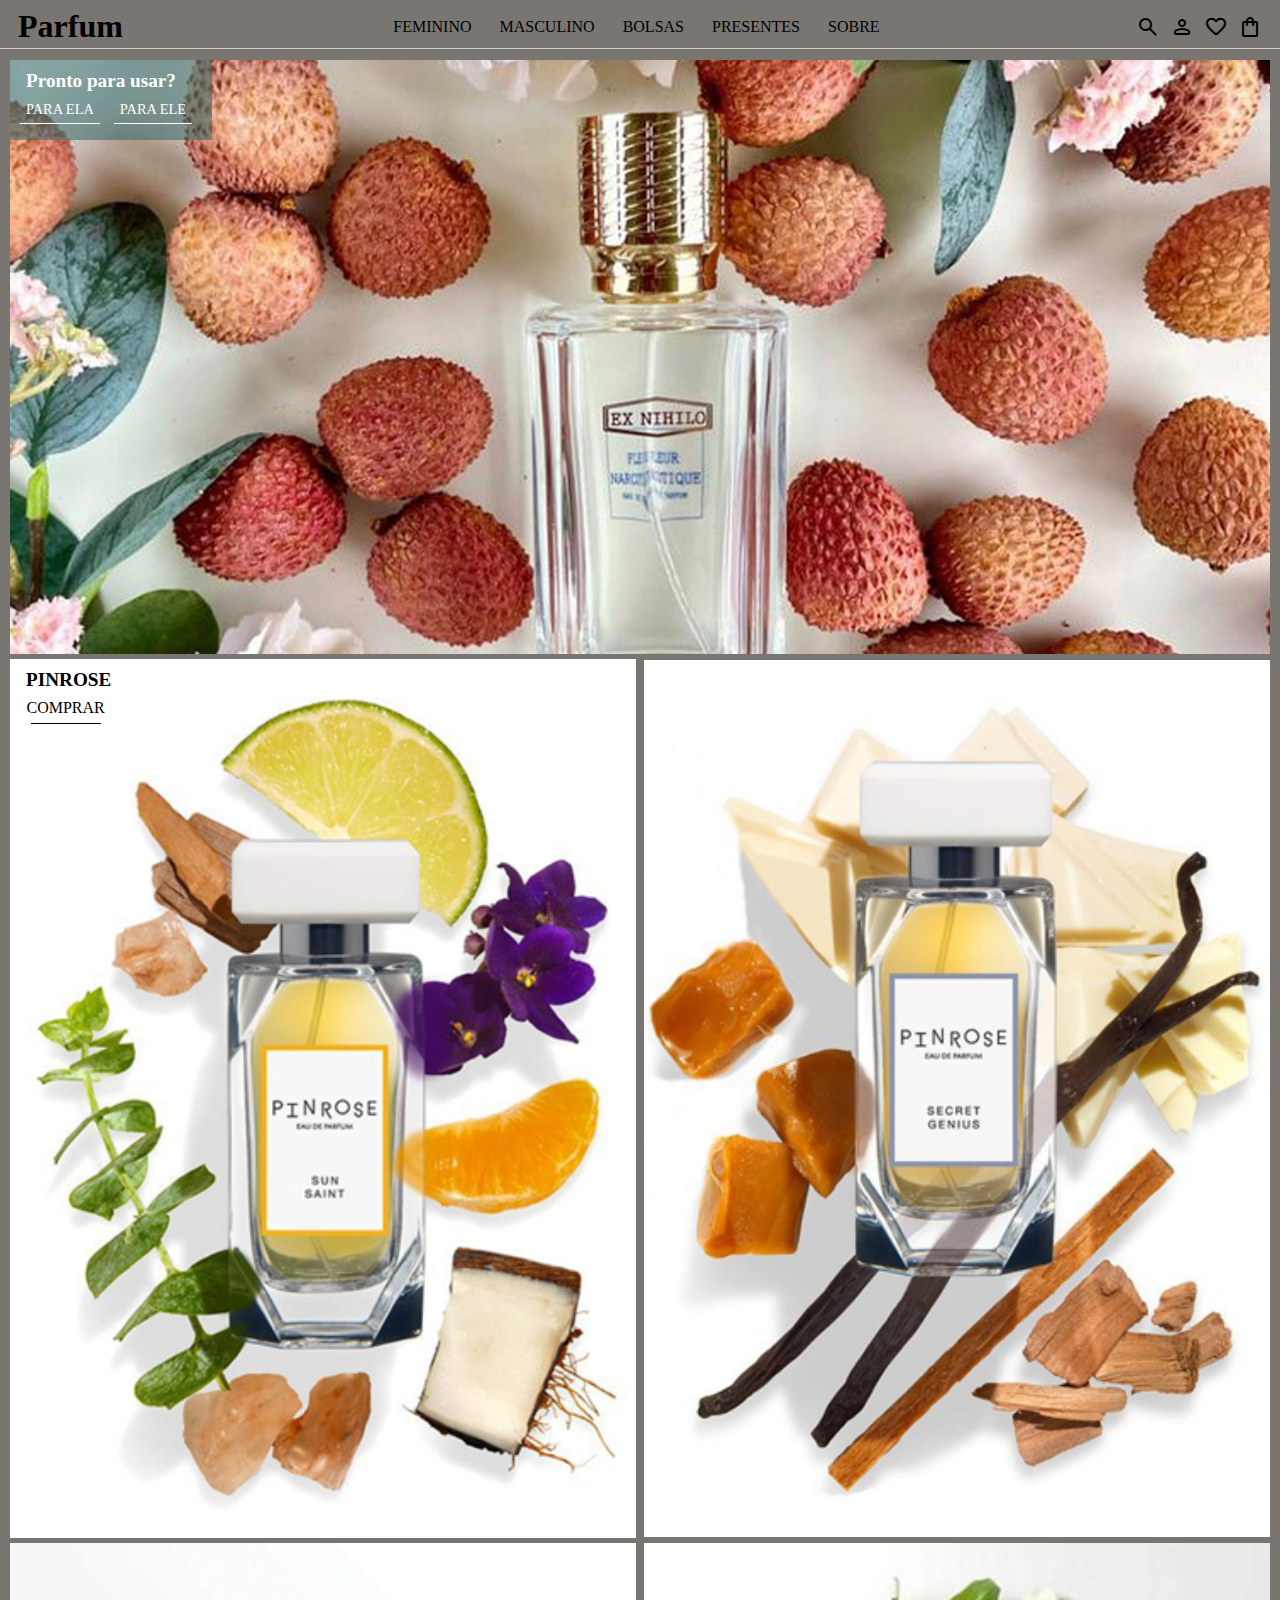
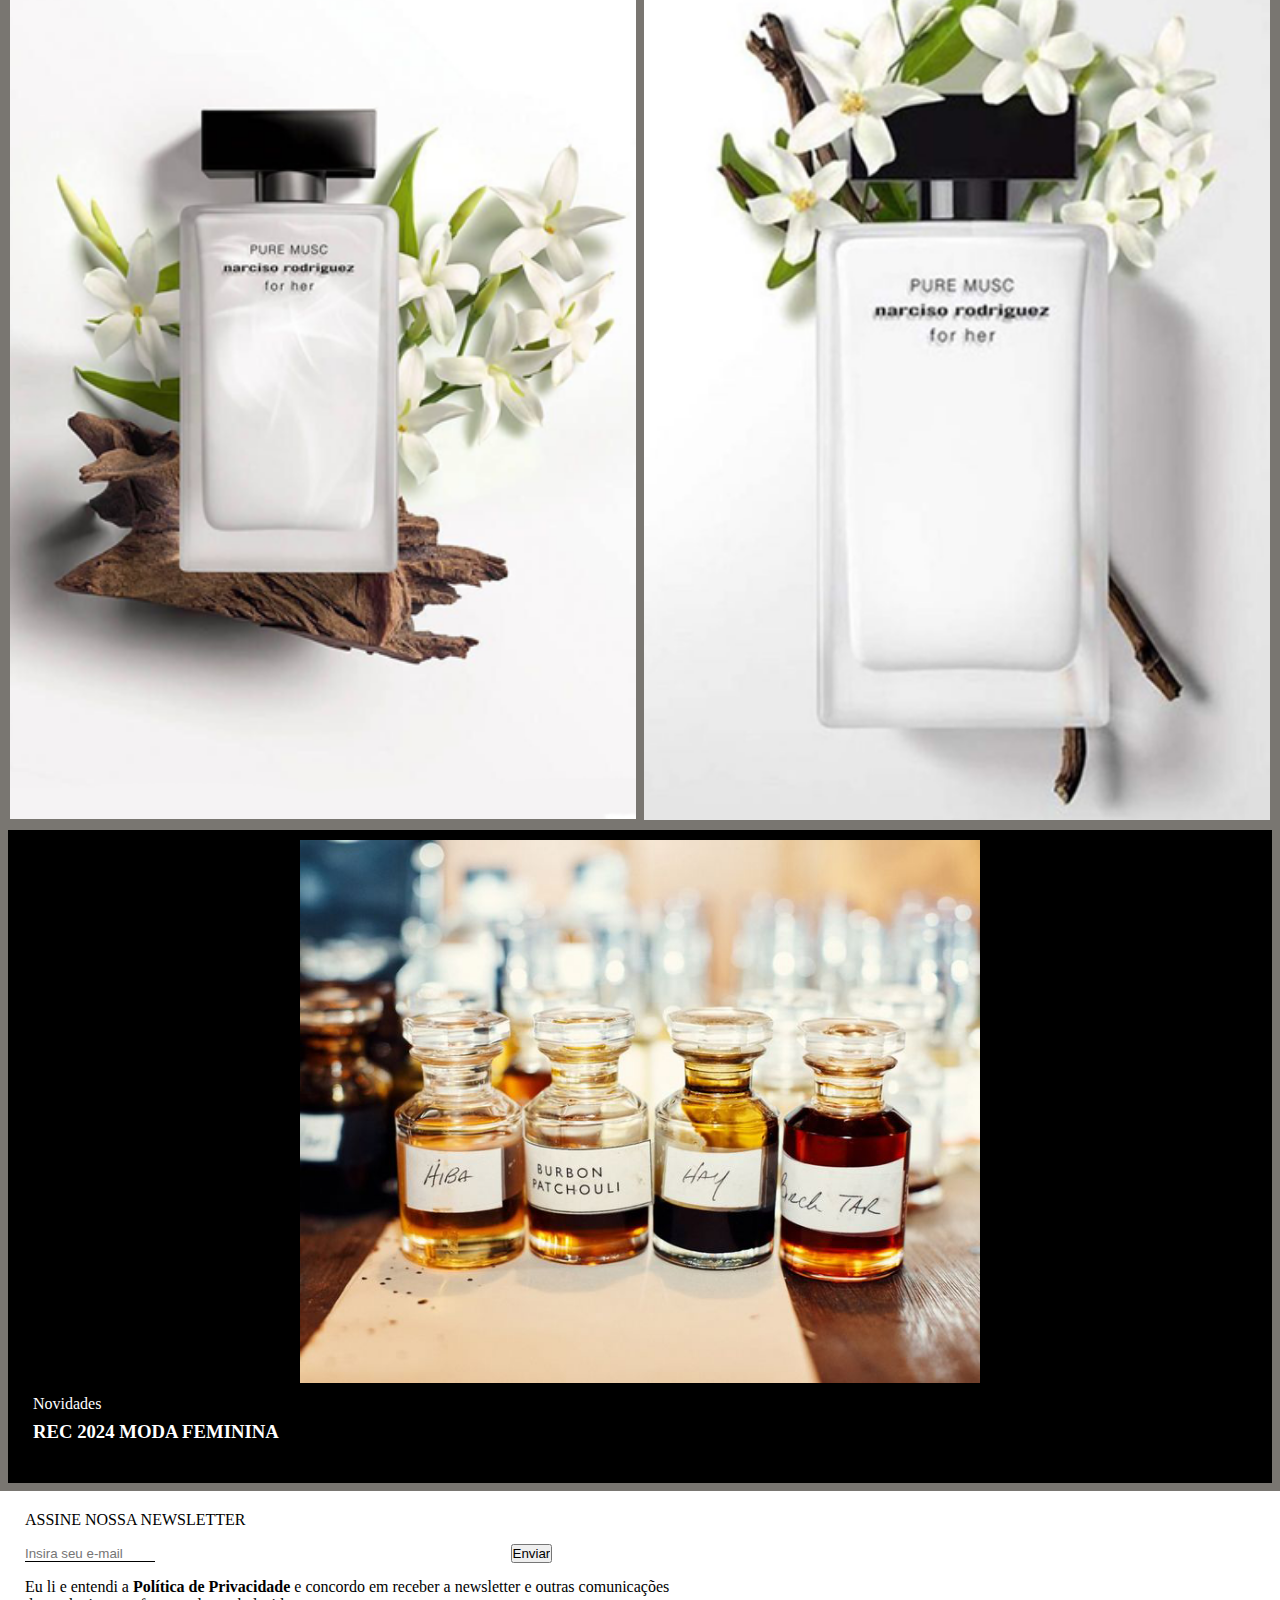
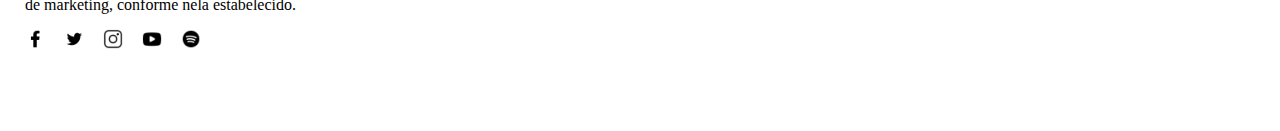
==== index.html @ 706655b0 "imagem topo responsiva" ====
<!DOCTYPE html>
<html lang="pt-br">

<head>
    <meta charset="UTF-8">
    <meta http-equiv="X-UA-Compatible" content="IE=edge">
    <meta name="viewport" content="width=device-width, initial-scale=1.0">
    <title>Parfum</title>
    <link rel="stylesheet"
        href="https://fonts.googleapis.com/css2?family=Material+Symbols+Rounded:opsz,wght,FILL,GRAD@20..48,100..700,0..1,-50..200" />
    <link rel="stylesheet" href="estilos/style.css" media="all">
    <link rel="stylesheet" href="estilos/maior.css" media="screen and (min-width: 790px)">
</head>

<body onresize="MudouT()">
    <header>
        <h1><a href="#">Parfum</a></h1>

        <nav id="menuflex">
            <ul>
                <li><a href="#">FEMININO</a></li>
                <li><a href="#">MASCULINO</a></li>
                <li><a href="#">BOLSAS</a></li>
                <li><a href="#">PRESENTES</a></li>
                <li><a href="#">SOBRE</a></li>
            </ul>
        </nav>

        <div class="iconesflex">
            <span class="material-symbols-rounded ico01">
                <a href="#">search</a>
            </span>
            <span class="material-symbols-rounded ico02">
                <a href="#">person</a>
            </span>
            <span class="material-symbols-rounded ico03">
                <a href="#">favorite</a>
            </span>
            <span class="material-symbols-rounded ico04">
                <a href="#" onclick="carrinho()">shopping_bag</a>
            </span>

            <span class="material-symbols-rounded ico05">
                <a href="#" onclick="ClickMenu()">menu</a>
            </span>
        </div>
    </header>
    <div id="linha"></div>

    <nav id="menu">
        <ul>
            <li><a href="#">FEMININO</a></li>
            <li><a href="#">MASCULINO</a></li>
            <li><a href="#">BOLSAS</a></li>
            <li><a href="#">PRESENTES</a></li>
            <li><a href="#">SOBRE</a></li>
        </ul>
    </nav>


    <main>

        <section class="boximg01">

            <div id="textoimg01">
                <h2>Pronto para usar?</h2>
                <div>
                    <a class="linha01" href="#">PARA ELA</a>
                    <a class="linha02" href="#">PARA ELE</a>

                </div>
            </div>


            

        </section>

        <img class="imgmaior" src="imagens/perfume_topo_G.png" alt="">
        <img class="imgnenor" src="imagens/perfume_topo_P.png" alt="">


        <section class="imgmeio">

            <div class="flexcitrico">
                <div id="citrus01">
                    <h2>PINROSE</h2>
                    <p><a href="#">COMPRAR</a></p>
                    <div class="linec01"></div>
                </div>

                <img src="imagens/perfume_citrico_P.png" alt="">


                <img class="imgcitrico" src="imagens/perfume_caramelo_P.png" alt="">

            </div>

            <div class="flexmusc">
                <img class="imgmusc" src="imagens/perfume_musc01_P.png" alt="">
                <img src="imagens/perfume_musc02_P.png" alt="">
            </div>

        </section>



        <section>

            <div id="imagembottom">
                <div id="textimgbottom">
                    <p>Novidades</p>
                    <h3>REC 2024 MODA FEMININA</h3>
                </div>
                <img class="frascosp" src="imagens/perfume_bottom.png" alt="">
            </div>

        </section>


    </main>


    <footer>

        <section>



            <div class="text">

                <p>ASSINE NOSSA NEWSLETTER</p>

                <div class="email">
                    <input type="email" name="email" id="iemail" placeholder="Insira seu e-mail" autocomplete="email"
                        required>
                    <input class="enviar" type="submit" value="Enviar">
                </div>

                <div class="privacy">
                    <p>
                        Eu li e entendi a <strong>Política de Privacidade</strong> e concordo em receber a
                        newsletter e outras comunicações de marketing, conforme nela estabelecido.
                    </p>

                </div>

                <div class="iconeredes">

                    <a href="#"><img src="imagens/icons8-facebook.png" alt="iconeface"></a>

                    <img src="imagens/icons8-twitter.png" alt="">
                    <img src="imagens/icons8-instagram.png" alt="">
                    <img src="imagens/icons8-youtube.png" alt="">
                    <img src="imagens/icons8-spotify.png" alt="">

                </div>

            </div>


        </section>

    </footer>

    <script src="script.js"></script>
</body>

</html>
---- estilos/style.css ----
@charset "UTF-8";

/* geral - tela menor */

*{
    margin: 0;
    padding: 0;
    box-sizing: border-box;
    /* background-color: rgb(0 100 0 / 0.1); */
    
}

body{
    background-color: rgb(121, 118, 113);
}
header{
    display: flex;
    justify-content: space-between;
    align-items: center;
    padding: 8px;
    
}
h1{
    margin-left: 10px;
}
h1 >a{
    text-decoration: none;
    color: black;
}
/* Icones header */

.ico02{display: none;}
.ico03{display: none;}

.material-symbols-rounded{
    margin-right: 10px;
    
}
.material-symbols-rounded>a{
    text-decoration: none;
    color: black;
}

/* Linha do header */
#linha{
    display: block;
    position: relative;
    bottom:5px;
    margin-bottom: 6px;
    border-bottom: 1px solid rgb(208, 204, 204);

}


nav#menu{
    display:none;


}
nav a{
   text-decoration: none;
   color: black;
   

}
nav li{
    list-style-type: none;
    padding: 5px;
    padding-left: 19px;
    border-bottom: 1px solid black;
    
   
}
#menuflex{
    display: none;
}

img{
    width: 100%;
}



/* .imgmaior{
    display: block;
} */

/* Perfumes do meio, quatro */

.imgmeio{
    margin: 05px 0px;
}


/* TEXTO PERFUMES MEIO  */

.flexcitrico{
    position: relative;
}
#citrus01{
    position: absolute;
    padding: 10px;
    text-align: center;

}
#citrus01 a{
    text-decoration: none;
    color: black;
}
.linec01{
    border-bottom: 1px solid black;
    width: 70px;
    margin: auto;
    padding: 3px;
}


.imgnenor{
    display: block;
    padding: 0 10px 0 10px;
    margin: auto;
}
.imgmaior{
    display: none;
}
/* TEXTO PERFUMES MEIO FIM */

.imgcitrico{
    margin: 5px 0px;
}
.imgmusc{
    margin-bottom: 5px;
}

.flexcitrico{
    padding: 0 10px 0 10px;
    margin: auto;
}
.flexmusc{
    padding: 0 10px 0 10px;
    margin: auto;
}
/* Perfumes do meio, quatro */



.boximg01{
    position: relative;
    
}
#textoimg01{
    position: absolute;
    padding: 10px;
    margin-left: 10px;
    background-color: rgba(52, 106, 105, 0.549);
    color: #ffffff;
    height: 80px;
    
}
#textoimg01 a{
    text-decoration: none;
    color: #ffffff;
    margin-right: 10px;
    font-size: .9em;
    
}
.linha01{
    border-bottom: 1px solid white;
    padding: 6px;
}
.linha02{
    border-bottom: 1px solid white;
    padding: 6px;
}
h2{
    margin-bottom: 8px;
    font-size: 1.2em;
    margin-left: 6px;
}

/* ultima imagem com texto */

#imagembottom {
    position: relative;
    background-color: rgb(0, 0, 0);
    margin: 0px 8px 8px 8px;
   
    height: auto;
}

#textimgbottom {
    position: absolute;
    color: #ffffff;
    padding-bottom: 40px;
    padding-left: 25px;
    bottom: 0;
}

#textimgbottom p {
    margin-bottom: 8px;
}

#textimgbottom h3 {
    margin: 0;
}

.frascosp{
    display: block;
    margin: auto;
    width: 100%;
    height: auto;
    padding: 10px;
    padding-bottom: 100px;
}

/* ultima imagem com texto */


/* Footer */

.text{
    
    background-color: #ffffff;
    margin-top: 5px;
    padding: 20px 10px 10px 25px;
    height: 240px;
    
}
.text p{
    margin-bottom: 15px;
     max-width: 658px;
}
div.email >.enviar{
    display: inline-block;
    margin-left: 45%;
    

}
.email{
    display: flex;
    align-items: center;
    max-width: 790px;
    
}
#iemail{
    border: 0px;
    border-bottom: 1px solid black;
    width: 130px;
}

.privacy{
    margin-top: 15px;
}

.iconeredes img{
    width: 20px;
    margin-right: 15px;
}
---- estilos/maior.css ----
@charset "UTF-8";

/* tela maior */

nav#menu{
    display:none;


}
#menuflex{
    display: block;
}
.ico05{
    display: none;
}
.iconesflex{
    display: flex;
}
.ico02{display: block;}
.ico03{display: block;}

nav li{
    display: inline-block;
   
    list-style-type: none;
    padding: 5px;
    padding-left: 19px;
    border: none;
  
   
}
.imgnenor{
    display: none;
    padding: 0 10px 0 10px;
    margin: auto;
}
.imgmaior{
    display: block;
    padding: 0 10px 0 10px;
    margin: auto;
}

.flexcitrico{
    display: flex;
    padding: 0px 10px 5px 10px;
   margin: auto;
   gap: 8px;

}
.imgcitrico{
    margin-top: 1px;
    margin-bottom: 1px;
}
.imgmusc{
    margin-bottom: 1px;
}
.flexmusc{
    display: flex;
    padding: 0px 10px 5px 10px;
    margin: auto;
    gap: 8px;
}



#imagembottom{
    position: relative;
}

#textimgbottom {
    color: #ffffff;
    padding-bottom: 40px;
    
}
.frascosp{
   width: 700px;
   margin: auto;

}
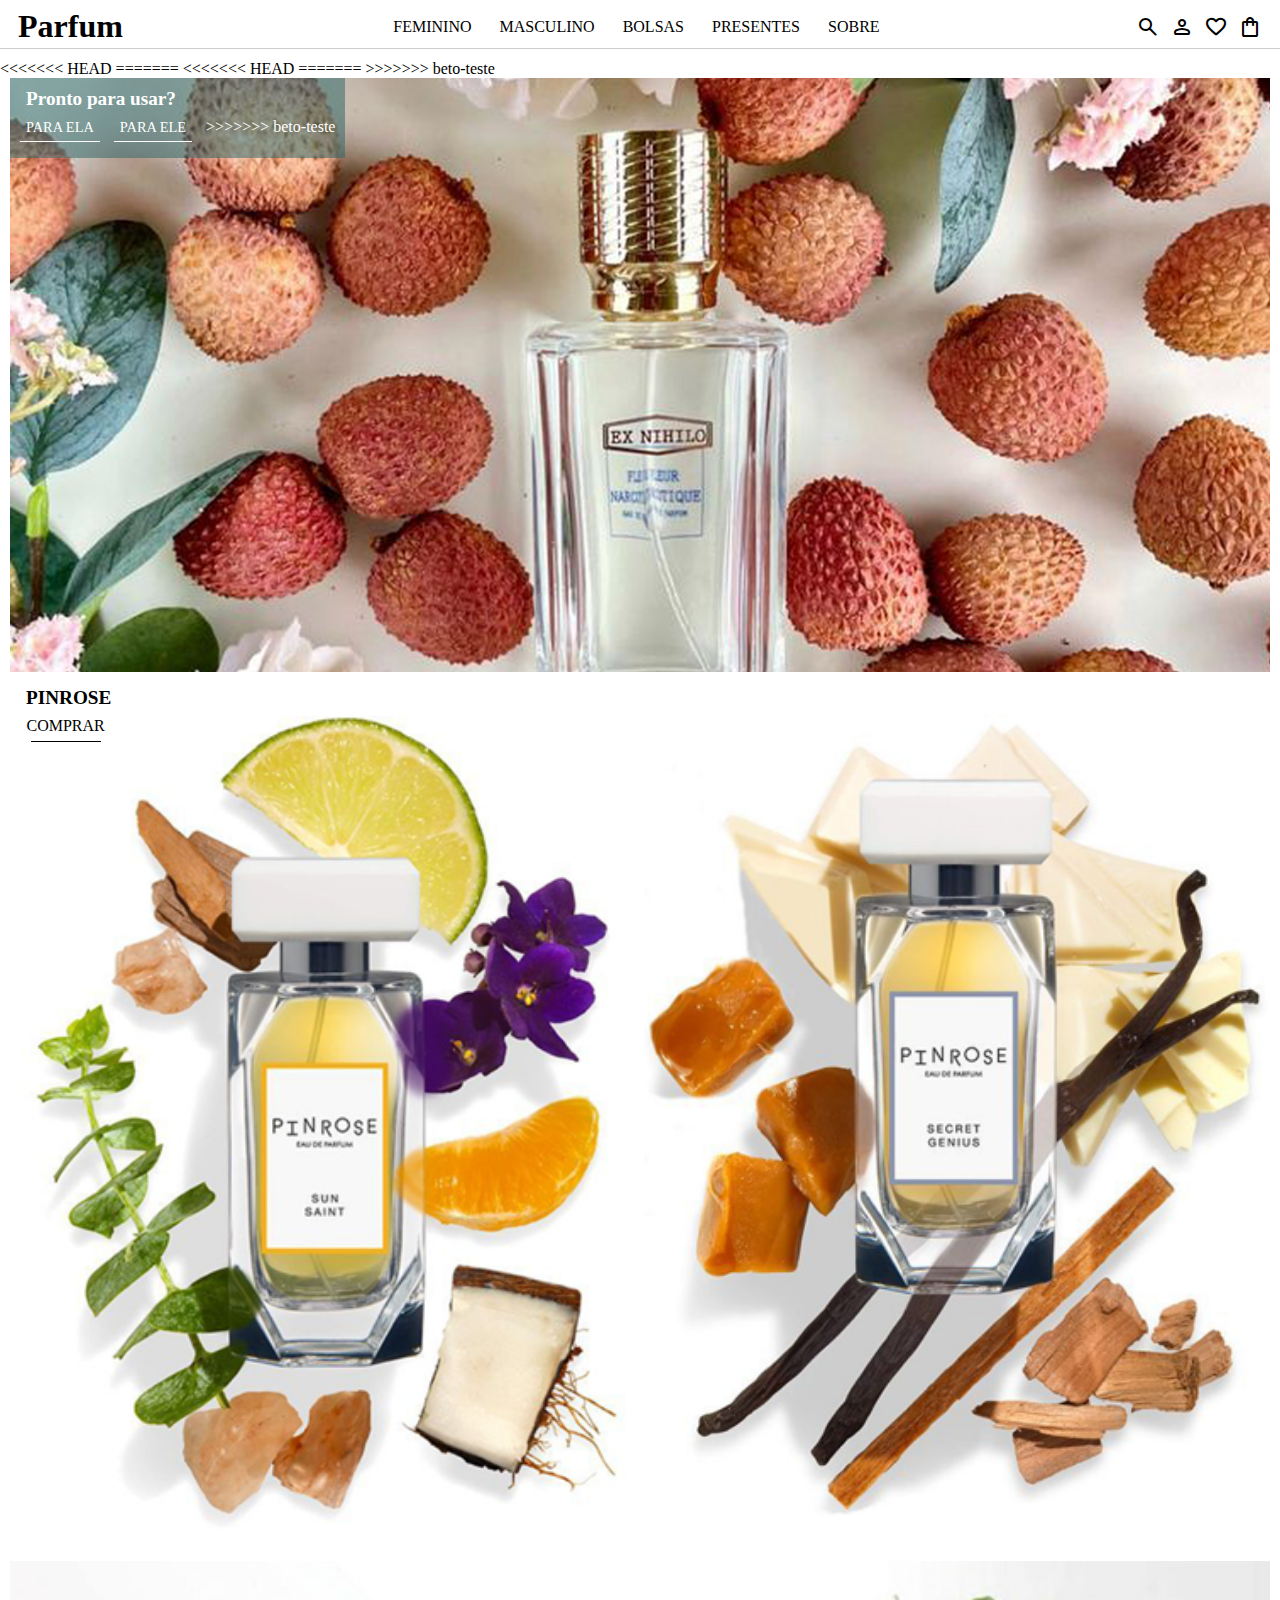
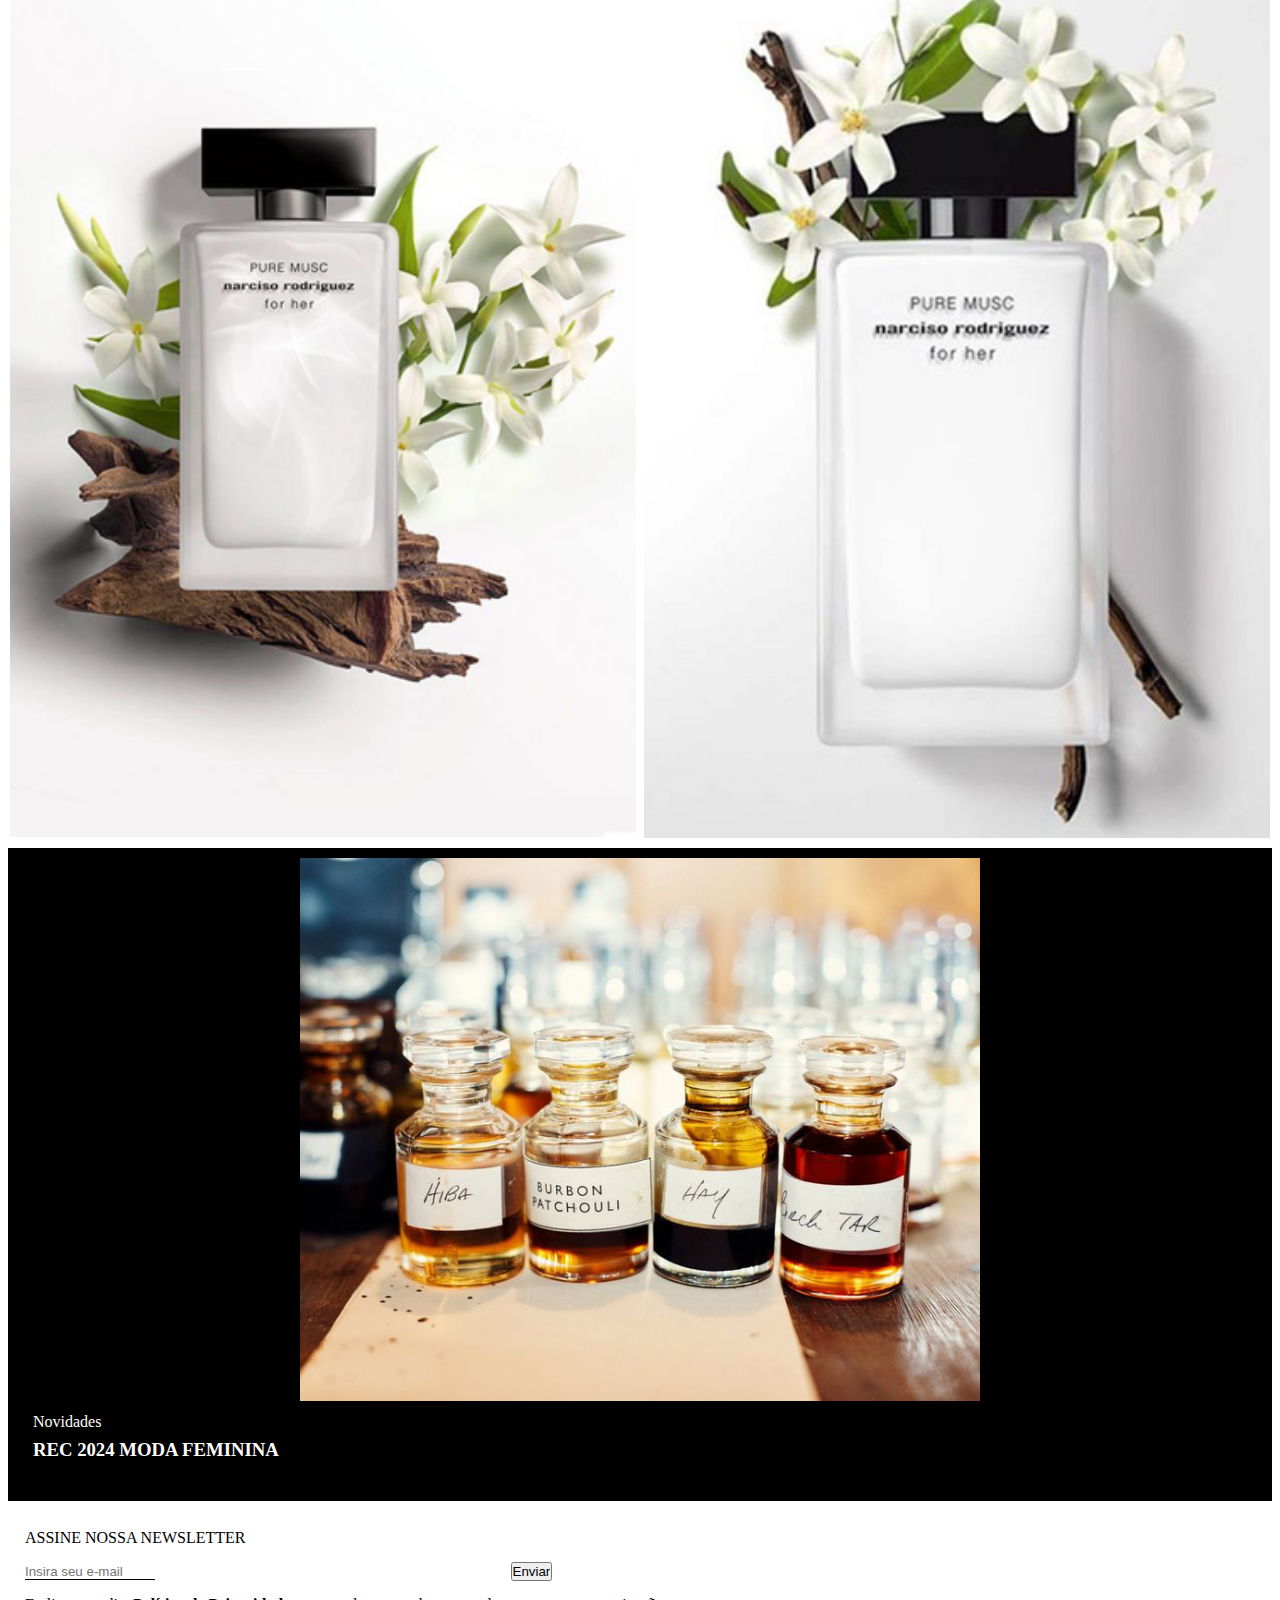
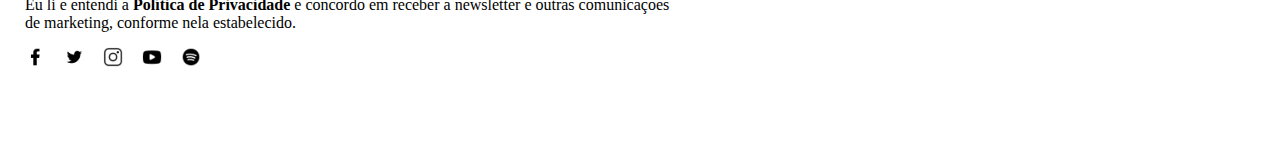
==== commit 1f32eb28: "atualização imagens" ====
--- a/index.html
+++ b/index.html
@@ -62,17 +62,25 @@
 
         <section class="boximg01">
 
+<<<<<<< HEAD
+               
+=======
             <div id="textoimg01">
                 <h2>Pronto para usar?</h2>
                 <div>
                     <a class="linha01" href="#">PARA ELA</a>
                     <a class="linha02" href="#">PARA ELE</a>
+>>>>>>> beto-teste
 
                 </div>
             </div>
 
 
+<<<<<<< HEAD
+                
+=======
             
+>>>>>>> beto-teste
 
         </section>
 
--- a/estilos/style.css
+++ b/estilos/style.css
@@ -10,9 +10,7 @@
     
 }
 
-body{
-    background-color: rgb(121, 118, 113);
-}
+
 header{
     display: flex;
     justify-content: space-between;
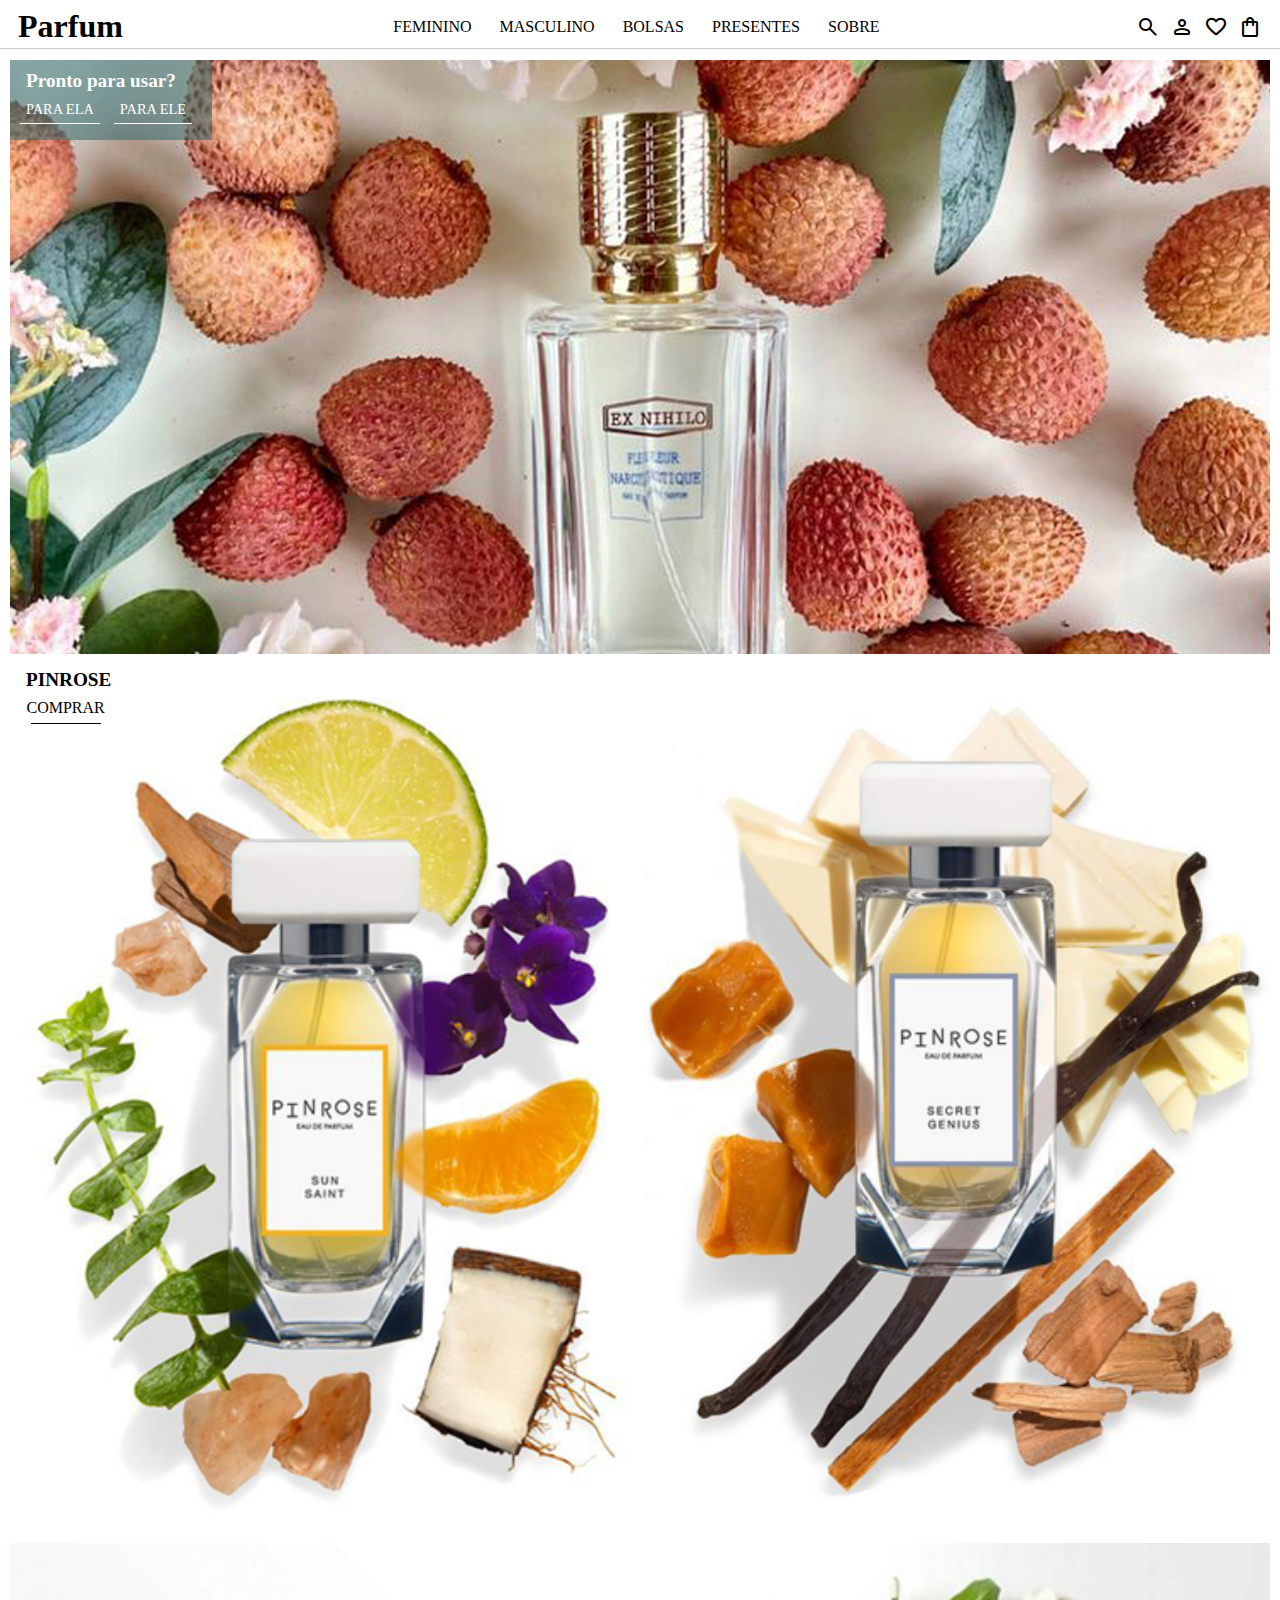
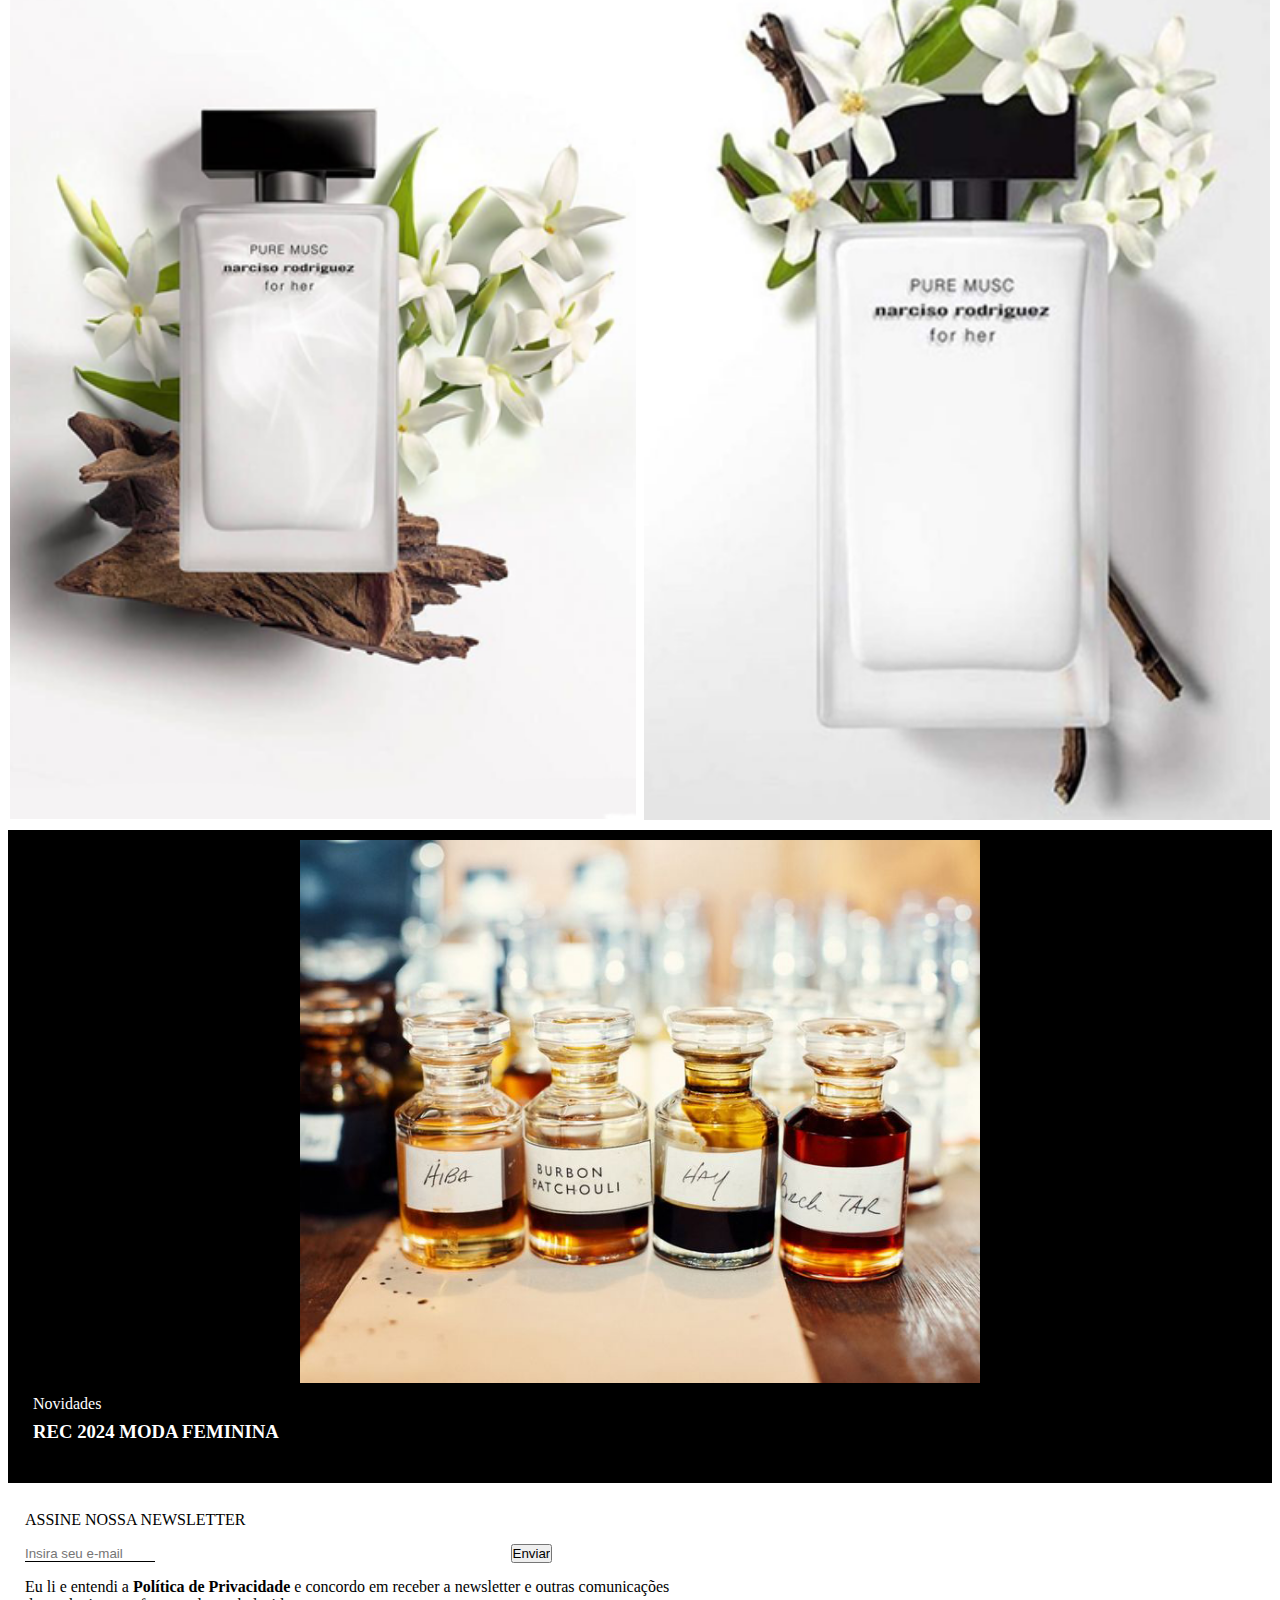
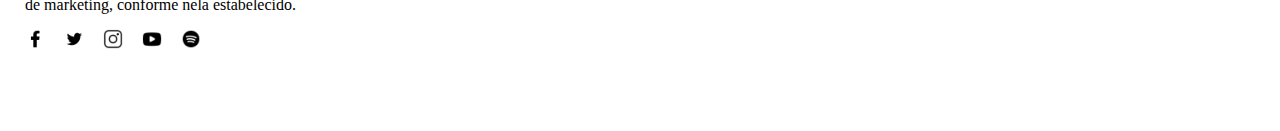
==== commit 7d1f5c13: "ajustes no main" ====
--- a/index.html
+++ b/index.html
@@ -62,25 +62,17 @@
 
         <section class="boximg01">
 
-<<<<<<< HEAD
-               
-=======
+
             <div id="textoimg01">
                 <h2>Pronto para usar?</h2>
                 <div>
                     <a class="linha01" href="#">PARA ELA</a>
                     <a class="linha02" href="#">PARA ELE</a>
->>>>>>> beto-teste
+
 
                 </div>
             </div>
 
-
-<<<<<<< HEAD
-                
-=======
-            
->>>>>>> beto-teste
 
         </section>
 
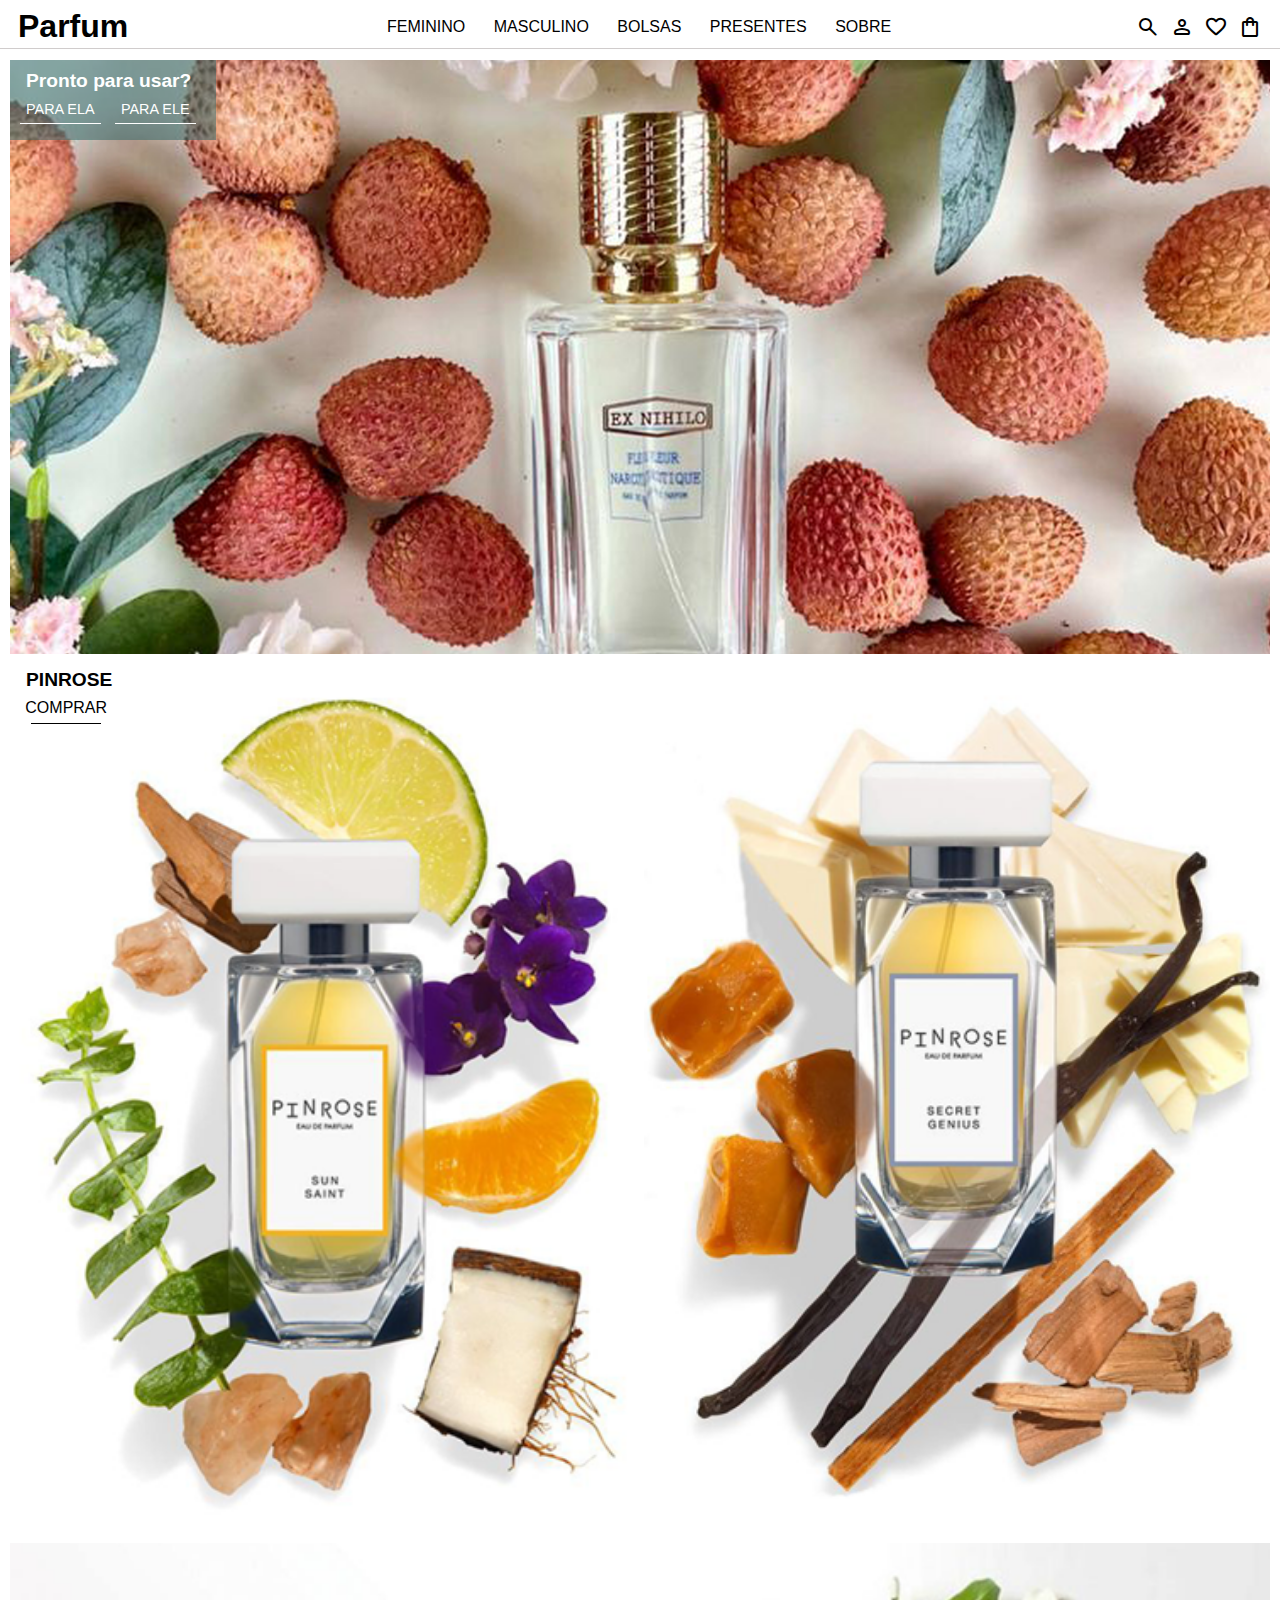
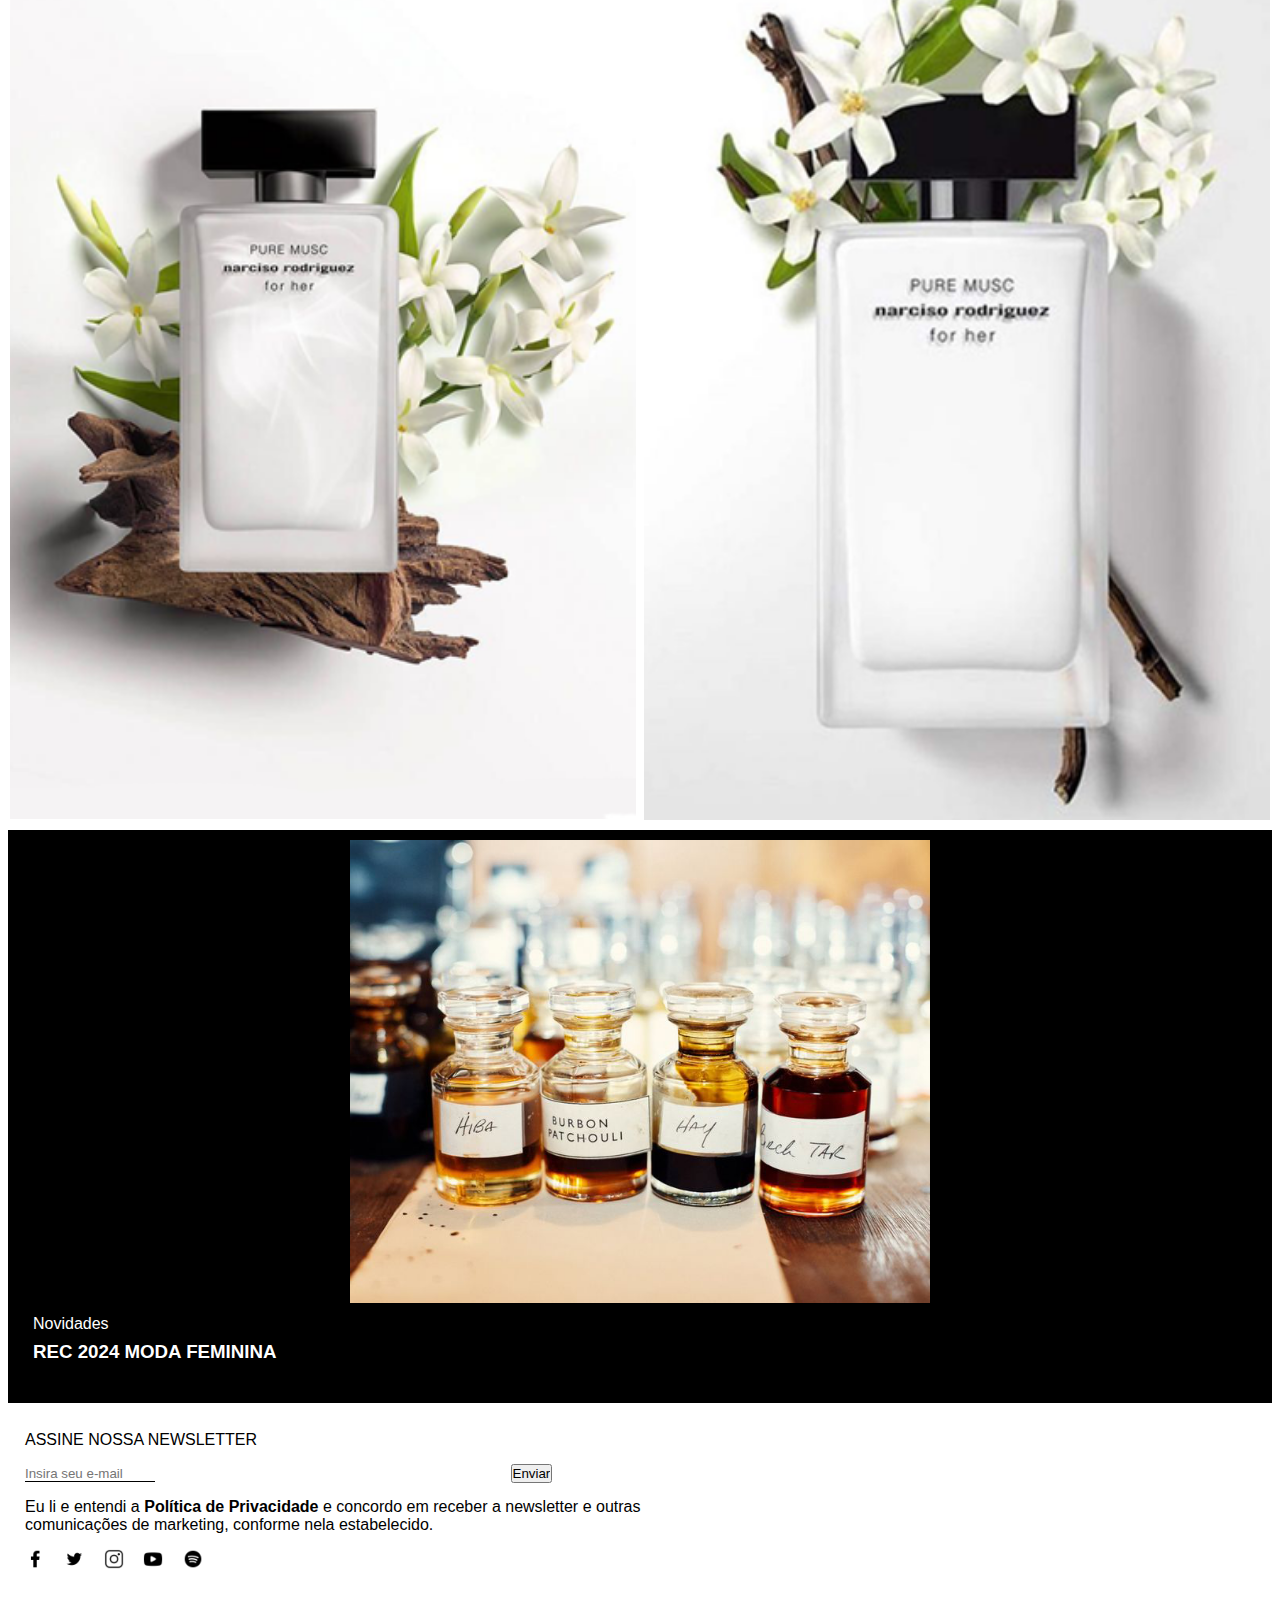
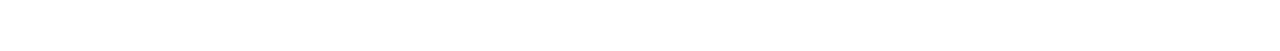
==== commit af0519c8: "link pesquisa" ====
--- a/index.html
+++ b/index.html
@@ -28,7 +28,7 @@
 
         <div class="iconesflex">
             <span class="material-symbols-rounded ico01">
-                <a href="#">search</a>
+                <a href="pesquisa.html">search</a>
             </span>
             <span class="material-symbols-rounded ico02">
                 <a href="#">person</a>
@@ -62,17 +62,17 @@
 
         <section class="boximg01">
 
-
             <div id="textoimg01">
                 <h2>Pronto para usar?</h2>
                 <div>
                     <a class="linha01" href="#">PARA ELA</a>
                     <a class="linha02" href="#">PARA ELE</a>
 
-
                 </div>
             </div>
 
+
+            
 
         </section>
 
--- a/estilos/style.css
+++ b/estilos/style.css
@@ -10,12 +10,16 @@
     
 }
 
-
+body{
+    font-family: Arial, Helvetica, sans-serif;
+    /* background-color: rgb(121, 118, 113); */
+}
 header{
     display: flex;
     justify-content: space-between;
     align-items: center;
     padding: 8px;
+
     
 }
 h1{
@@ -52,7 +56,7 @@
 
 nav#menu{
     display:none;
-
+   
 
 }
 nav a{
@@ -71,6 +75,7 @@
 }
 #menuflex{
     display: none;
+  
 }
 
 img{
@@ -117,6 +122,9 @@
     display: block;
     padding: 0 10px 0 10px;
     margin: auto;
+
+  
+    
 }
 .imgmaior{
     display: none;
--- a/estilos/maior.css
+++ b/estilos/maior.css
@@ -4,11 +4,12 @@
 
 nav#menu{
     display:none;
-
+   
 
 }
 #menuflex{
     display: block;
+   
 }
 .ico05{
     display: none;
@@ -21,13 +22,11 @@
 
 nav li{
     display: inline-block;
-   
     list-style-type: none;
     padding: 5px;
     padding-left: 19px;
     border: none;
-  
-   
+     
 }
 .imgnenor{
     display: none;
@@ -38,6 +37,8 @@
     display: block;
     padding: 0 10px 0 10px;
     margin: auto;
+
+    transition: all ease-in-out .5s;
 }
 
 .flexcitrico{
@@ -73,7 +74,11 @@
     
 }
 .frascosp{
-   width: 700px;
+   
+   width: 600px;
    margin: auto;
+   transition: all ease-in-out .5s;
+}
 
-}+/* PESQUISE ICONE */
+
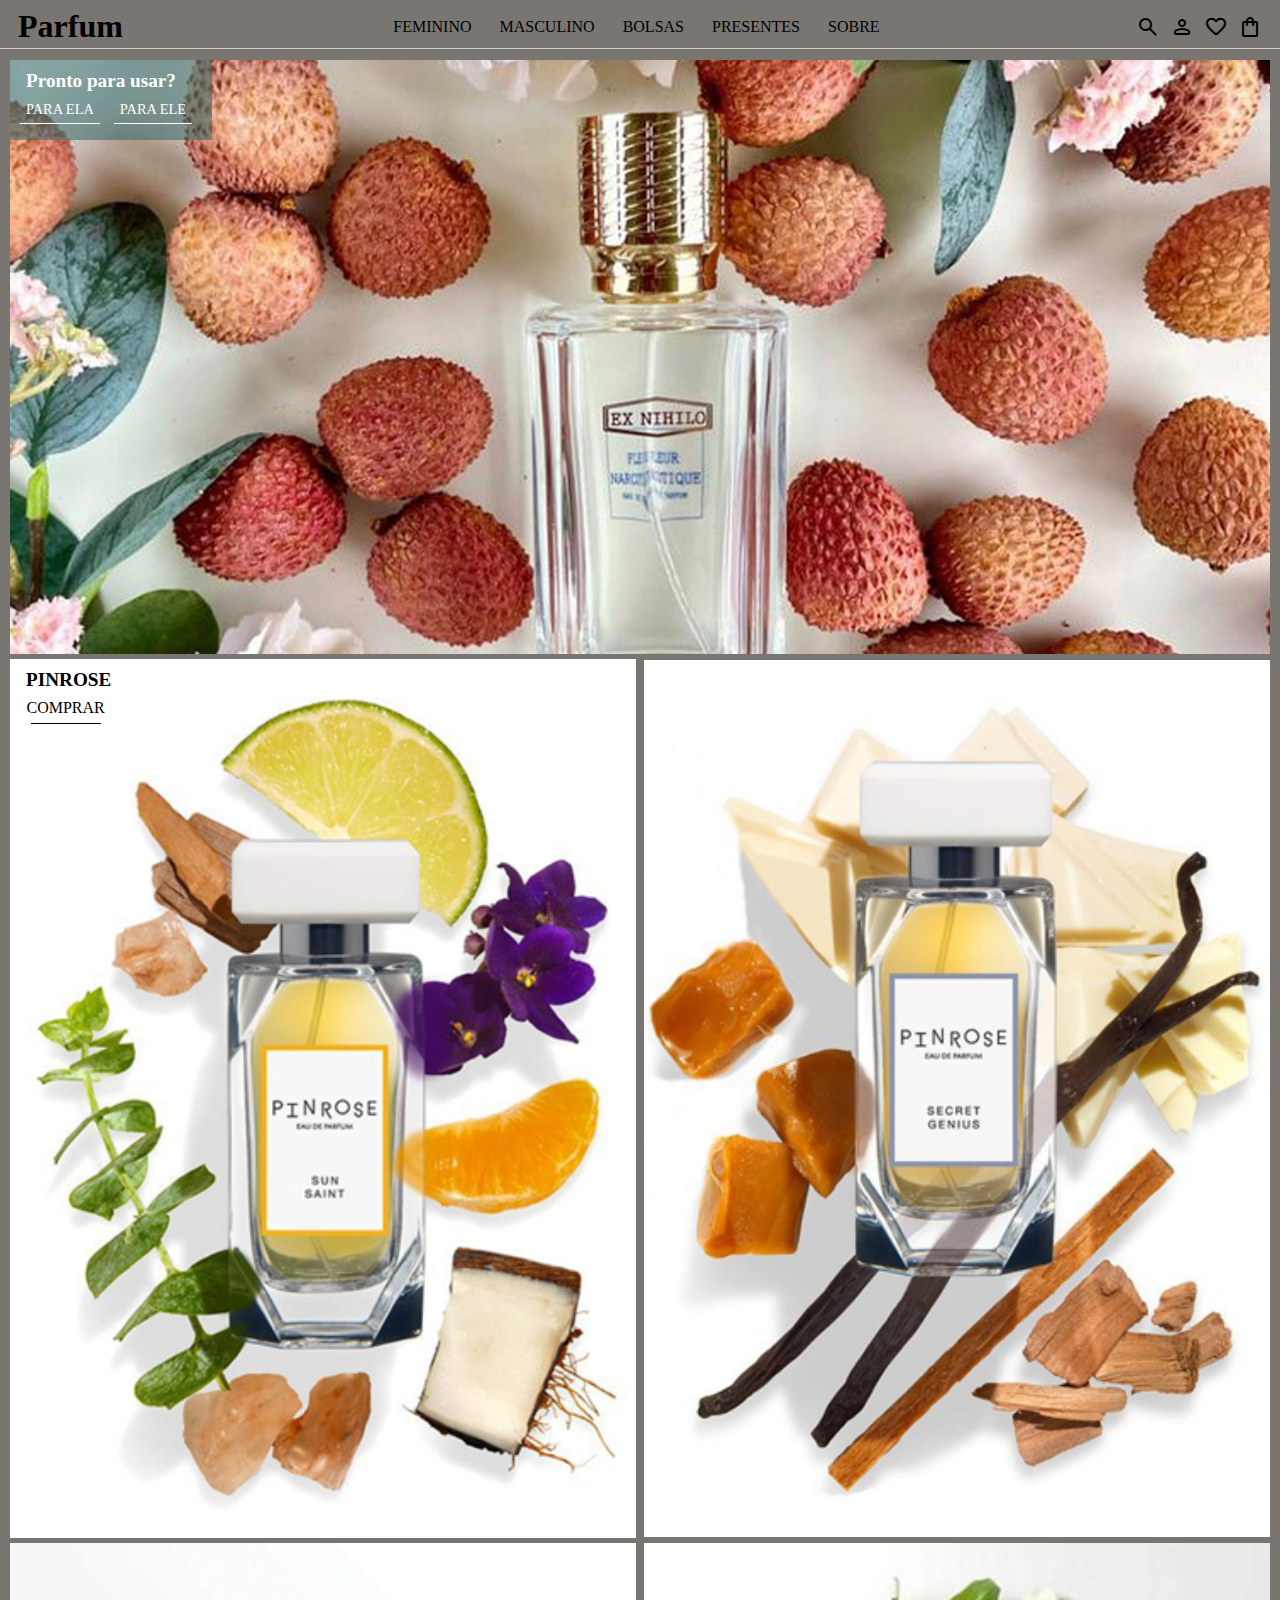
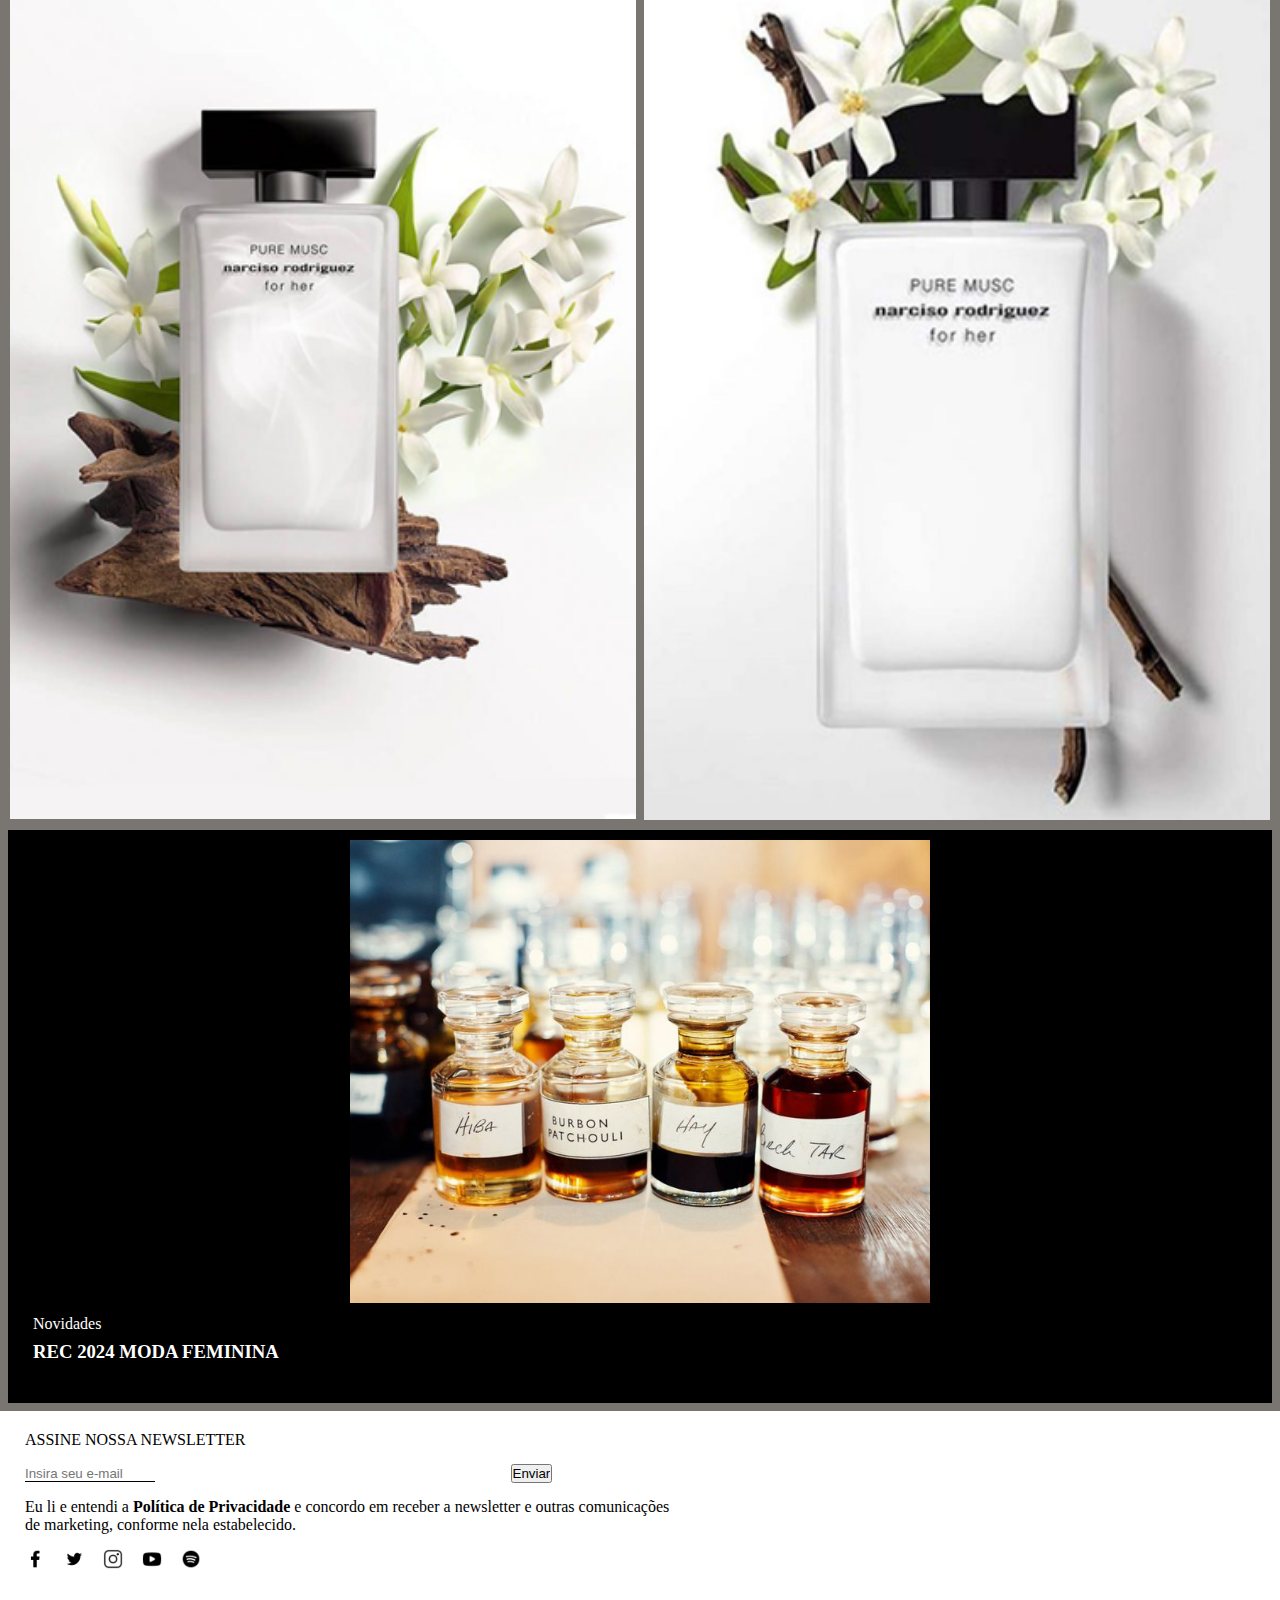
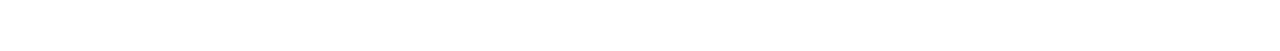
==== commit 139a31b5: "pesquisa 02" ====
--- a/index.html
+++ b/index.html
@@ -62,17 +62,17 @@
 
         <section class="boximg01">
 
+
             <div id="textoimg01">
                 <h2>Pronto para usar?</h2>
                 <div>
                     <a class="linha01" href="#">PARA ELA</a>
                     <a class="linha02" href="#">PARA ELE</a>
 
+
                 </div>
             </div>
 
-
-            
 
         </section>
 
--- a/estilos/style.css
+++ b/estilos/style.css
@@ -11,8 +11,7 @@
 }
 
 body{
-    font-family: Arial, Helvetica, sans-serif;
-    /* background-color: rgb(121, 118, 113); */
+    background-color: rgb(121, 118, 113);
 }
 header{
     display: flex;
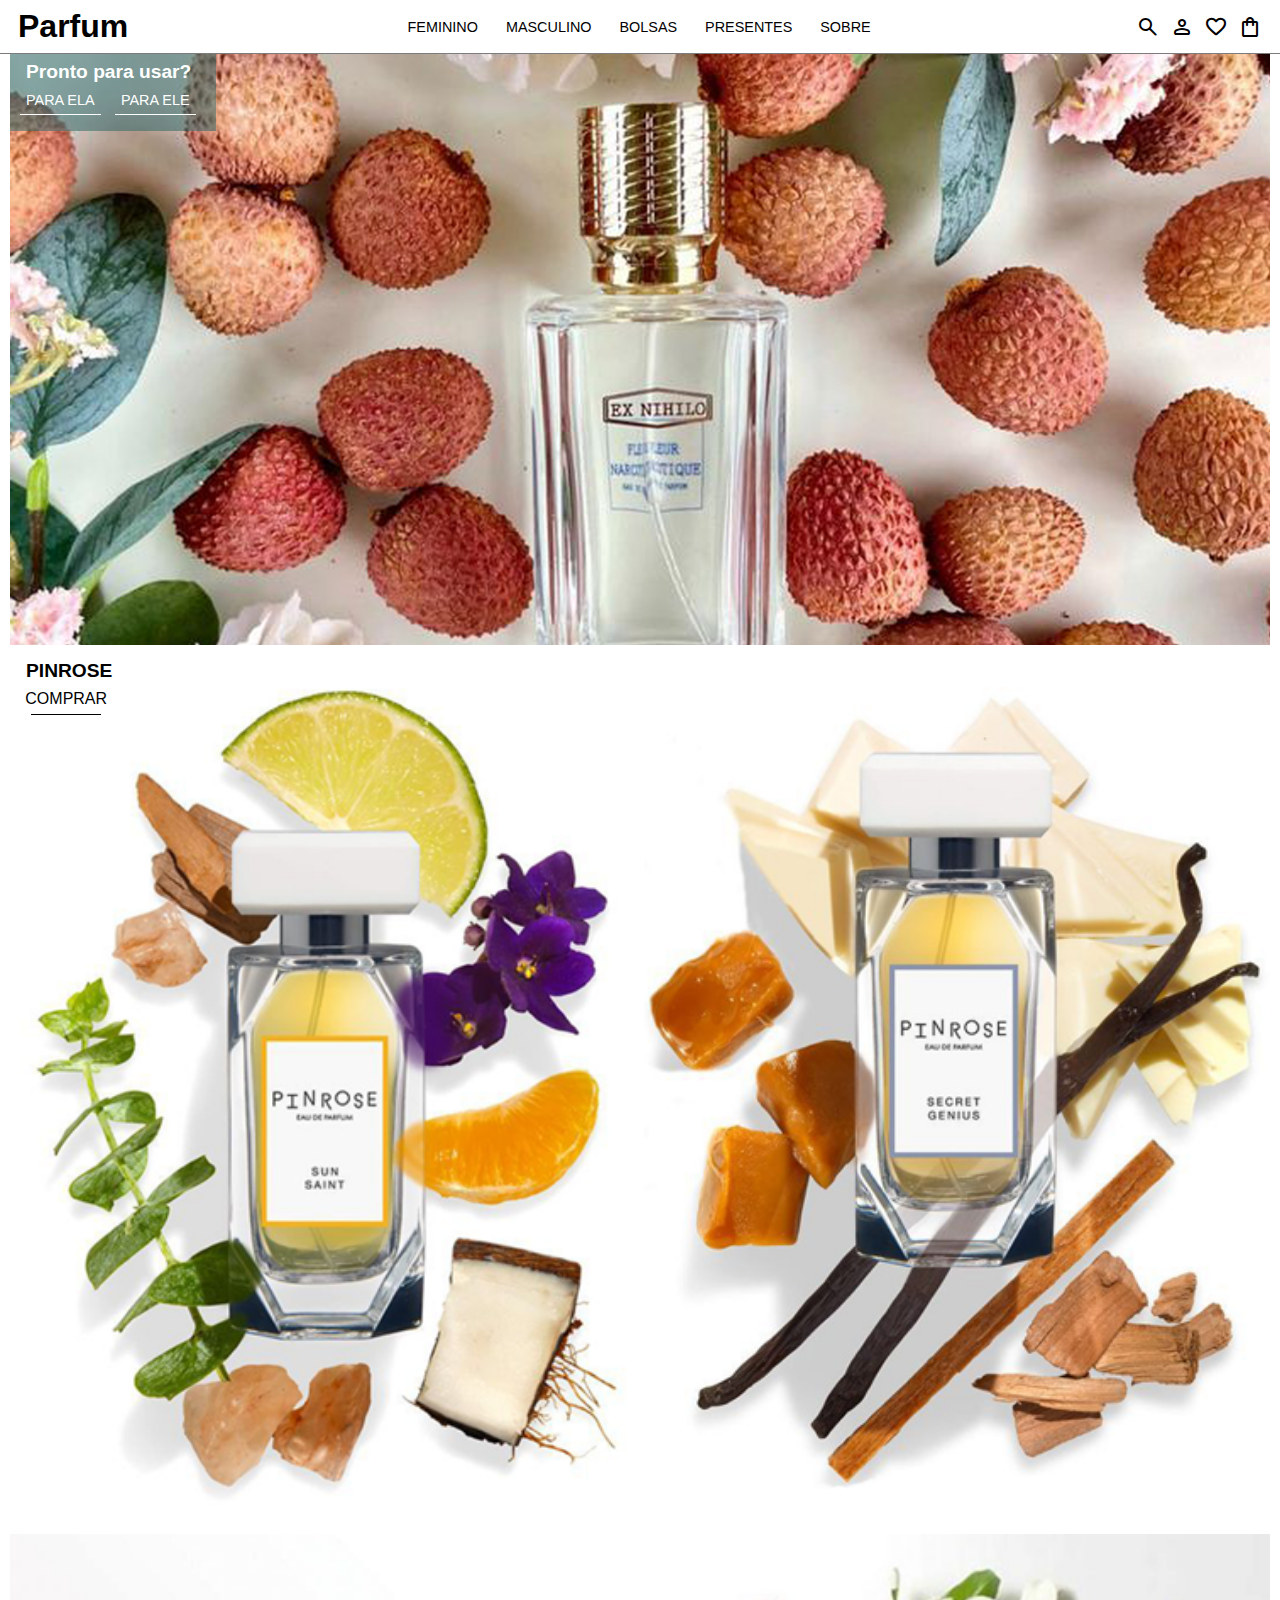
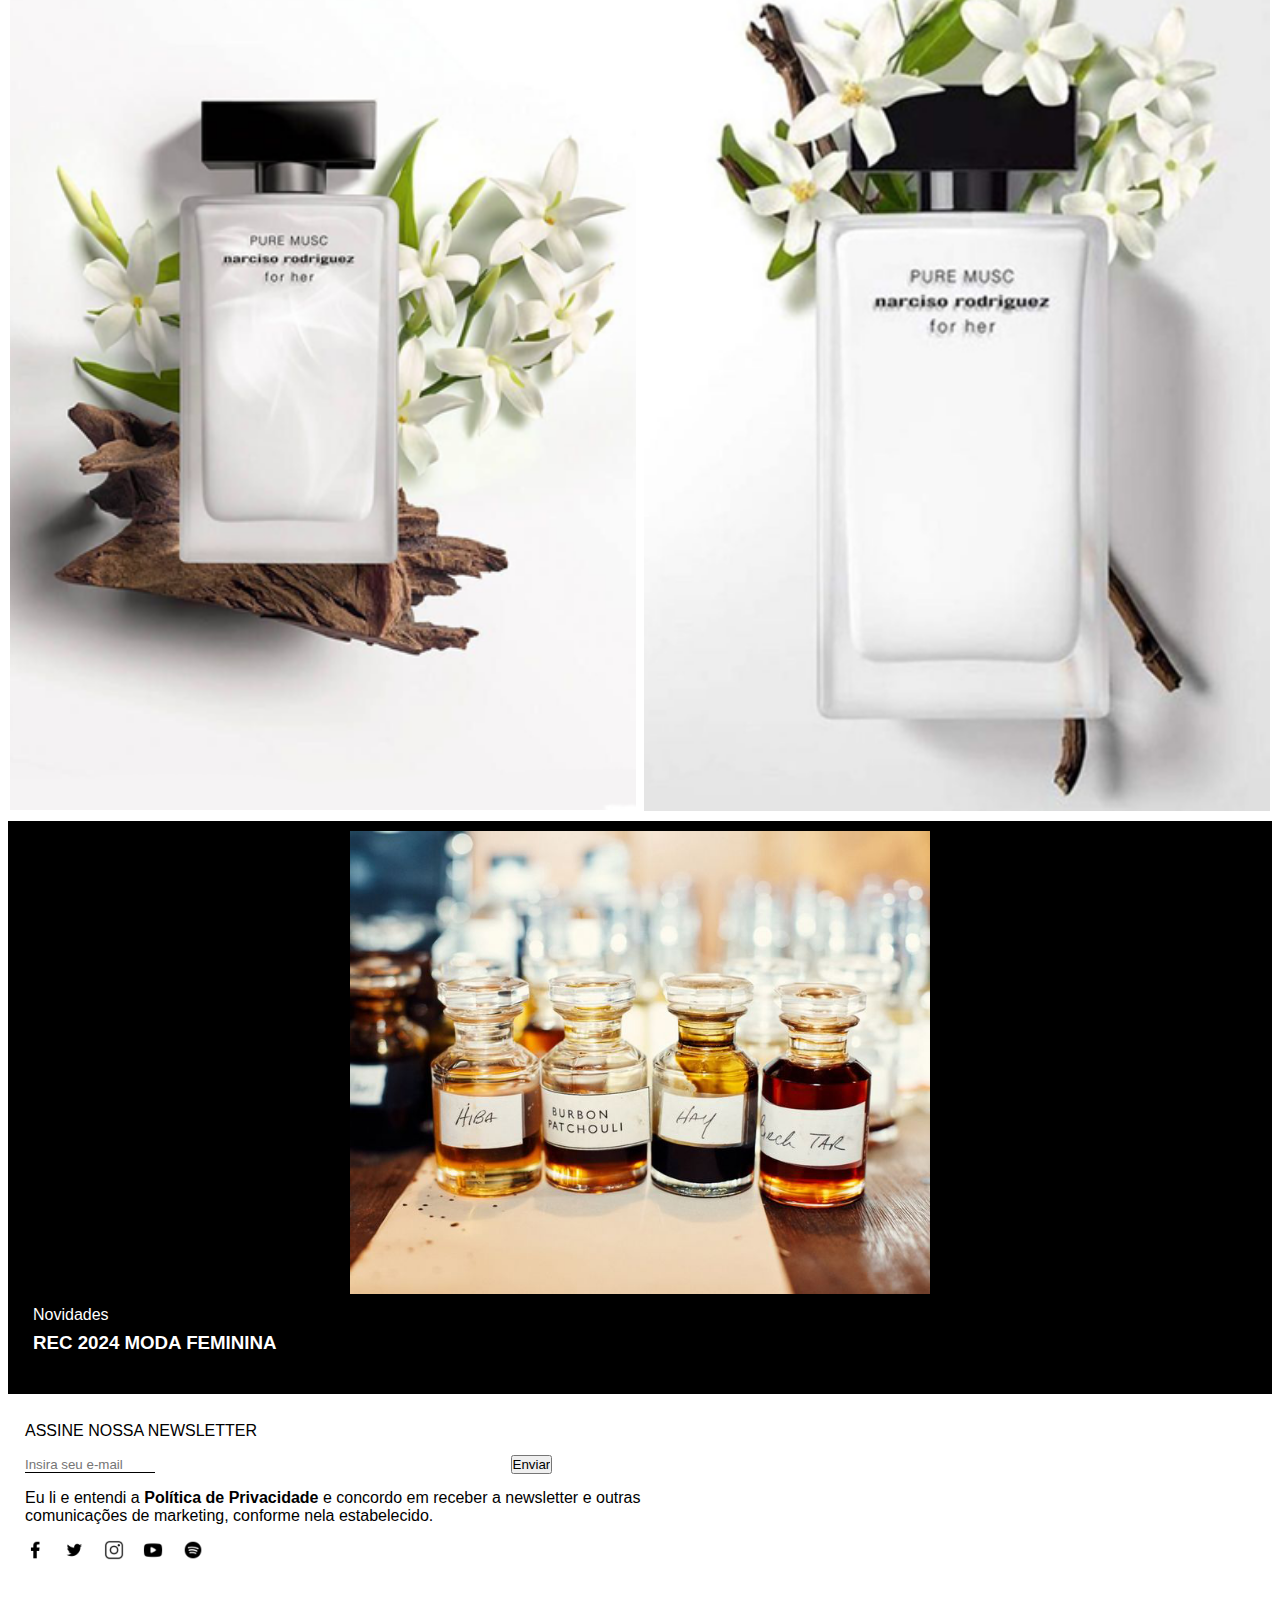
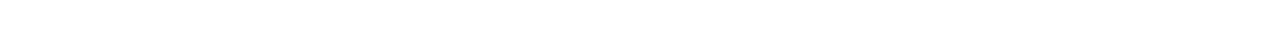
==== commit 737c4006: "Header fixed" ====
--- a/index.html
+++ b/index.html
@@ -13,6 +13,8 @@
 </head>
 
 <body onresize="MudouT()">
+
+    
     <header>
         <h1><a href="#">Parfum</a></h1>
 
@@ -25,6 +27,7 @@
                 <li><a href="#">SOBRE</a></li>
             </ul>
         </nav>
+
 
         <div class="iconesflex">
             <span class="material-symbols-rounded ico01">
@@ -44,7 +47,9 @@
                 <a href="#" onclick="ClickMenu()">menu</a>
             </span>
         </div>
+        
     </header>
+   
     <div id="linha"></div>
 
     <nav id="menu">
--- a/estilos/style.css
+++ b/estilos/style.css
@@ -11,13 +11,19 @@
 }
 
 body{
-    background-color: rgb(121, 118, 113);
+    font-family: Arial, Helvetica, sans-serif;
+    /* background-color: rgb(121, 118, 113); */
 }
 header{
     display: flex;
+    background-color: #ffffff;
+    position: fixed;
+    width: 100%;
     justify-content: space-between;
     align-items: center;
     padding: 8px;
+    border-bottom: 1px solid rgb(124, 124, 124);
+    z-index: 2;
 
     
 }
@@ -41,20 +47,21 @@
     text-decoration: none;
     color: black;
 }
+
+
 
 /* Linha do header */
 #linha{
     display: block;
     position: relative;
     bottom:5px;
-    margin-bottom: 6px;
+    margin-bottom: 50px;
     border-bottom: 1px solid rgb(208, 204, 204);
-
-}
-
+}
 
 nav#menu{
     display:none;
+    
    
 
 }
@@ -82,11 +89,6 @@
 }
 
 
-
-/* .imgmaior{
-    display: block;
-} */
-
 /* Perfumes do meio, quatro */
 
 .imgmeio{
@@ -149,7 +151,7 @@
 
 
 
-.boximg01{
+.boximg01{ 
     position: relative;
     
 }
@@ -160,6 +162,8 @@
     background-color: rgba(52, 106, 105, 0.549);
     color: #ffffff;
     height: 80px;
+
+    z-index: 1;
     
 }
 #textoimg01 a{
@@ -189,8 +193,8 @@
     position: relative;
     background-color: rgb(0, 0, 0);
     margin: 0px 8px 8px 8px;
-   
     height: auto;
+   
 }
 
 #textimgbottom {
--- a/estilos/maior.css
+++ b/estilos/maior.css
@@ -9,6 +9,9 @@
 }
 #menuflex{
     display: block;
+    font-size: .9em;
+   
+    
    
 }
 .ico05{
@@ -19,6 +22,7 @@
 }
 .ico02{display: block;}
 .ico03{display: block;}
+
 
 nav li{
     display: inline-block;
@@ -80,5 +84,5 @@
    transition: all ease-in-out .5s;
 }
 
-/* PESQUISE ICONE */
 
+
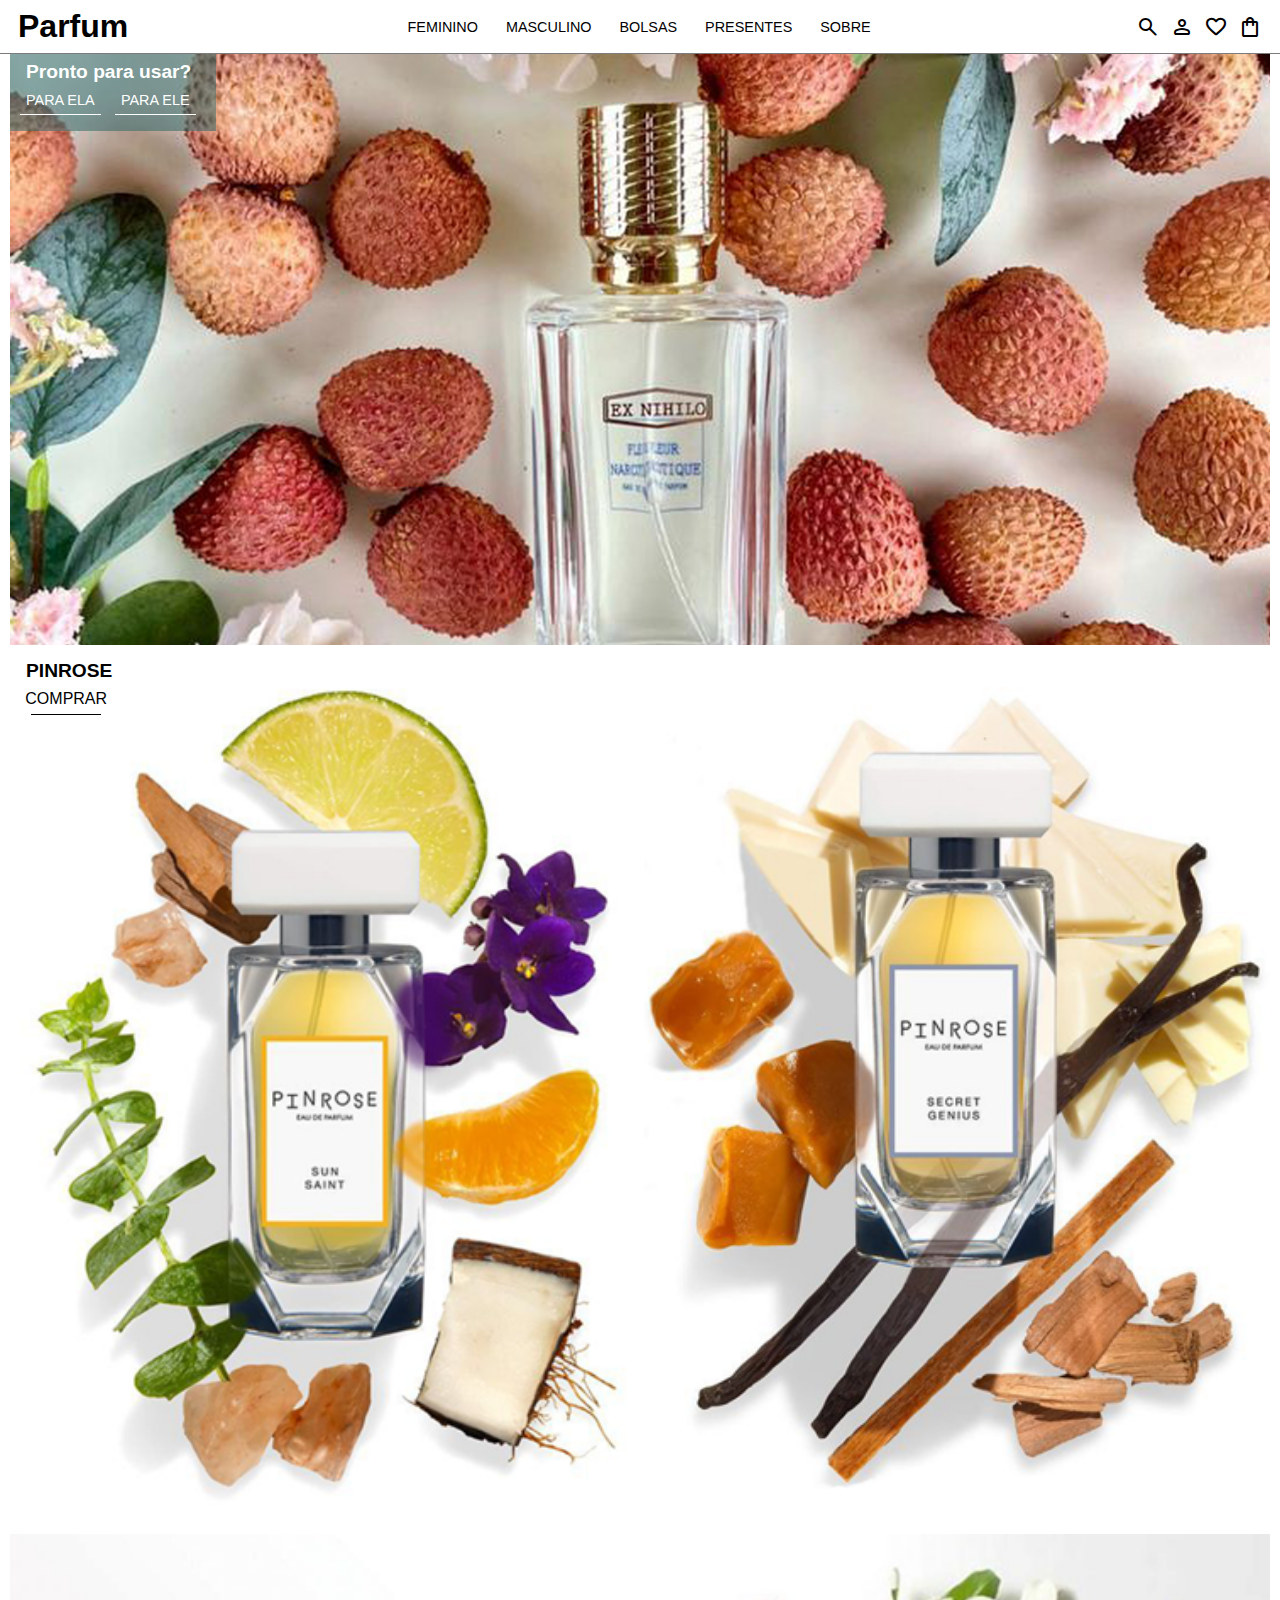
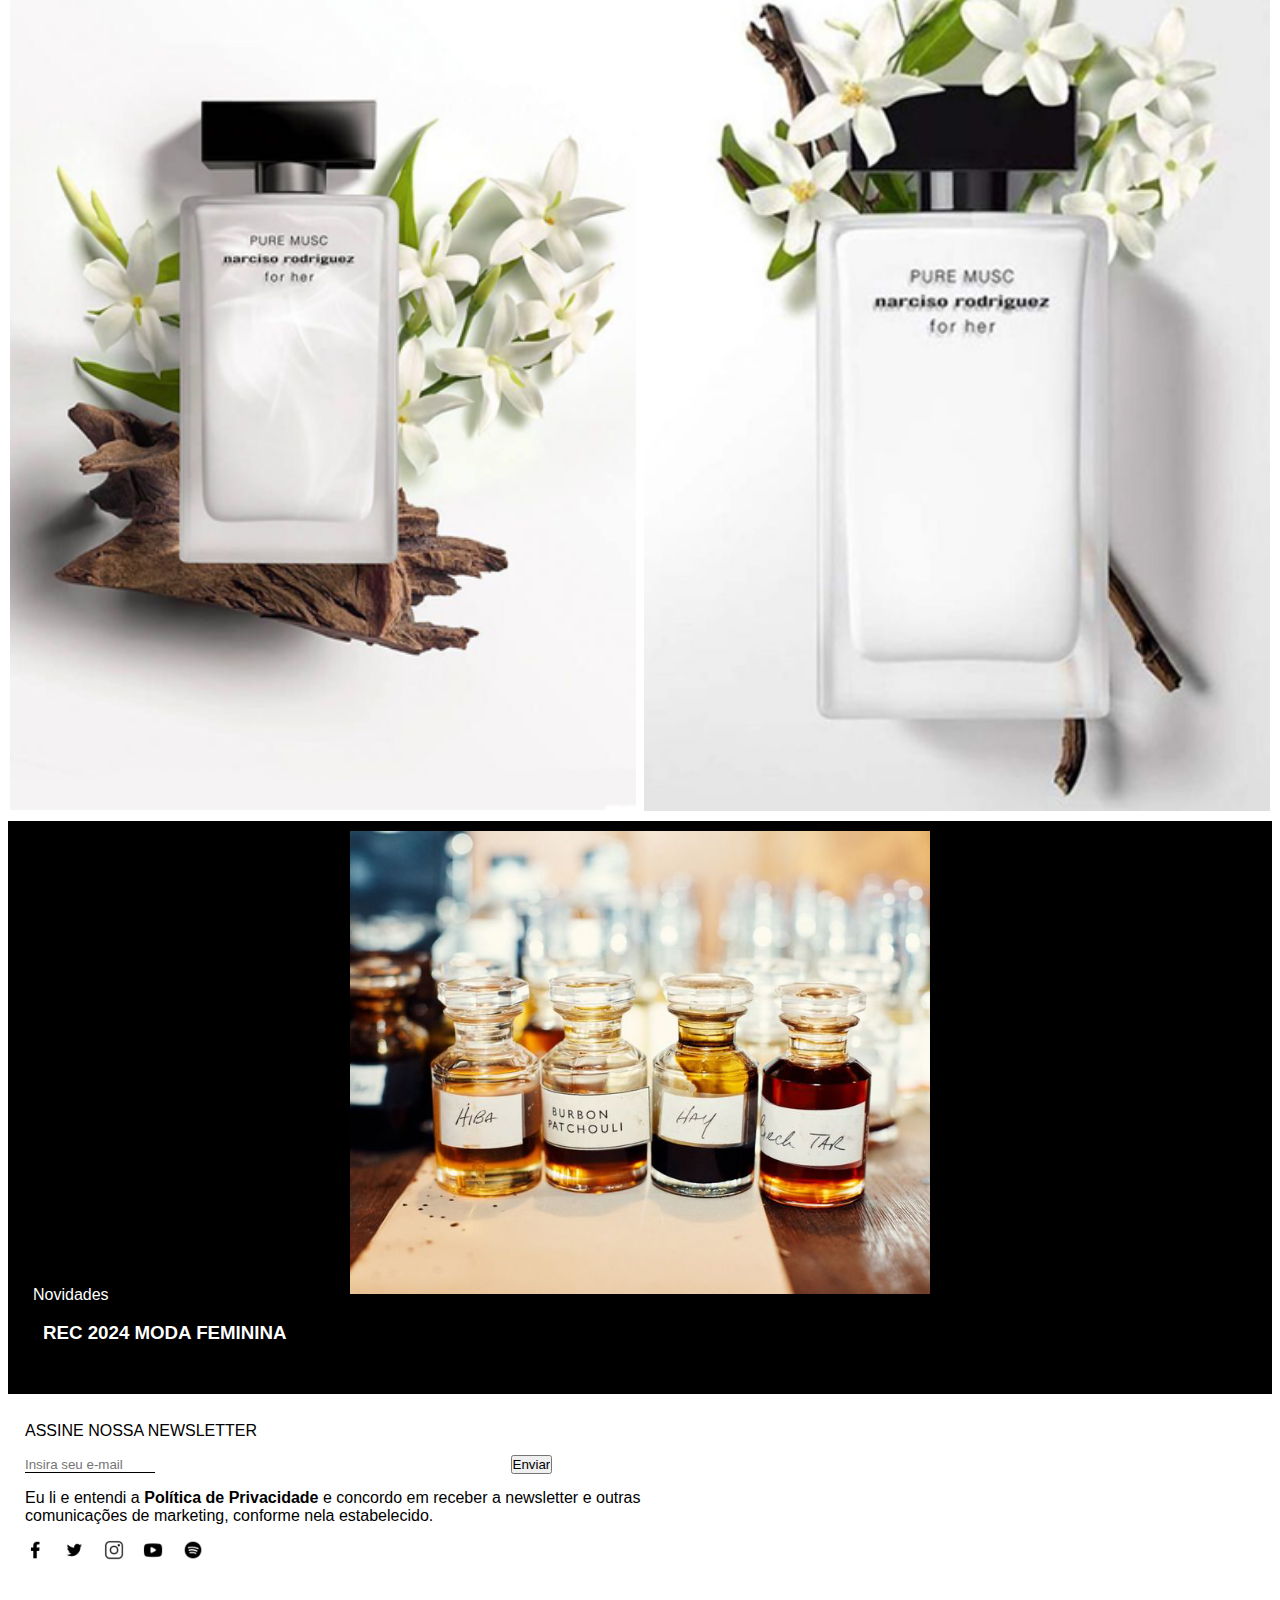
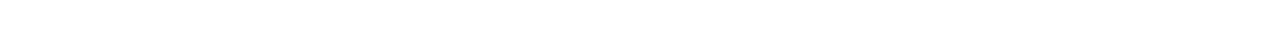
==== commit 25f25ba0: "atualização botao cadastro teste" ====
--- a/index.html
+++ b/index.html
@@ -14,7 +14,7 @@
 
 <body onresize="MudouT()">
 
-    
+
     <header>
         <h1><a href="#">Parfum</a></h1>
 
@@ -26,6 +26,7 @@
                 <li><a href="#">PRESENTES</a></li>
                 <li><a href="#">SOBRE</a></li>
             </ul>
+
         </nav>
 
 
@@ -33,9 +34,8 @@
             <span class="material-symbols-rounded ico01">
                 <a href="pesquisa.html">search</a>
             </span>
-            <span class="material-symbols-rounded ico02">
-                <a href="#">person</a>
-            </span>
+            <span class="material-symbols-rounded ico02" id="person" onclick="entrar()">person</span>
+
             <span class="material-symbols-rounded ico03">
                 <a href="#">favorite</a>
             </span>
@@ -47,10 +47,12 @@
                 <a href="#" onclick="ClickMenu()">menu</a>
             </span>
         </div>
-        
+
     </header>
-   
+
     <div id="linha"></div>
+
+  
 
     <nav id="menu">
         <ul>
@@ -59,7 +61,10 @@
             <li><a href="#">BOLSAS</a></li>
             <li><a href="#">PRESENTES</a></li>
             <li><a href="#">SOBRE</a></li>
+
+            
         </ul>
+        <span class="material-symbols-rounded icoper2" id="person" onclick="entrar()"> person</span>
     </nav>
 
 
@@ -168,6 +173,42 @@
 
     </footer>
 
+
+
+       <!-- JANELA MODAL -->
+
+       <div class="boxmodel" id="iboxmodel">
+
+        <div class="model">
+            <h3>Entrar</h3>
+            <form action="" method="get">
+                <div>
+                    <label class="lfrom" for="imal">E-mail*</label>
+                    <input type="email" name="email" id="imal" placeholder="example@email.com">
+                </div>
+
+                <div>
+                    <label class="lfrom" for="isenha">Senha*</label>
+                    <input type="password" name="senha" id="isenha" placeholder="Insira sua senha">
+                </div>
+            </form>
+            <p><a href="#">Esqueceu a senha</a></p>
+
+            <div class="lembrar">
+                <input type="checkbox" name="ckbox" id="ckbox">
+                <label for="ckbox">Lembre-me</label>
+            </div>
+
+            <div>
+
+                <input type="submit" value="ENTRAR" id="btentrar" onclick="entrarCadastro()">
+            </div>
+
+        </div>
+
+    </div>
+
+   
     <script src="script.js"></script>
 </body>
 
--- a/estilos/style.css
+++ b/estilos/style.css
@@ -61,7 +61,7 @@
 
 nav#menu{
     display:none;
-    
+    height: 200px;
    
 
 }
@@ -265,3 +265,84 @@
     width: 20px;
     margin-right: 15px;
 }
+
+
+/* Janela MODAL */
+
+
+#person{
+    cursor: pointer;
+}
+
+.boxmodel{
+    position: absolute;
+    display: none;
+    align-items: center;
+    justify-content: center;
+    top: 20%;
+    left: 10%;
+    padding: 10px;
+    z-index: 888;
+}
+
+.model{
+    min-width: 300px;
+    min-height: 300px;
+    background-color: rgba(250, 250, 253, 0.381);
+    box-shadow: 2px 2px 5px rgba(105, 104, 104, 0.214);
+    backdrop-filter: blur(10px);
+    border-radius: 20px;
+    padding: 20px;
+    z-index: -1;
+    
+}
+h3{
+    padding: 10px;
+}
+form div{
+    display: flex;
+    flex-direction: column;
+    padding: 10px;
+   
+}
+.model a{
+    color: black;
+    text-decoration: none;
+    padding: 10px;
+   
+}
+.lembrar{
+    margin-top: 5px;
+    margin-bottom: 20px;
+    padding: 10px;
+}
+.lfrom{
+    margin-bottom: 10px;
+}
+#btentrar{
+   
+   
+    display: flex;
+    justify-content: center;
+    margin: auto;
+    padding: 10px;
+    width: 300px;
+    border: none;
+    background-color: rgb(126, 128, 129);
+    color: #ffffff;
+    cursor: pointer;
+   
+
+}
+form div > input{
+    padding: 10px;
+    border-radius: 10px;
+    border: none;
+}
+
+.icoper2{
+    margin-left: 10px;
+    margin-top: 5px;
+    padding: 5px ;
+    width: 24px;
+}--- a/estilos/maior.css
+++ b/estilos/maior.css
@@ -22,6 +22,7 @@
 }
 .ico02{display: block;}
 .ico03{display: block;}
+
 
 
 nav li{
@@ -86,3 +87,76 @@
 
 
 
+
+/* Janela MODAL */
+
+#person{
+    cursor: pointer;
+}
+
+.boxmodel{
+    position: absolute;
+    display: none;
+    align-items: center;
+    justify-content: center;
+    top: 10%;
+    left: 45%;
+   
+    padding: 10px;
+    z-index: 888;
+}
+
+.model{
+    min-width: 400px;
+    min-height: 400px;
+    background-color: rgba(250, 250, 253, 0.381);
+    box-shadow: 2px 2px 5px rgba(105, 104, 104, 0.214);
+    backdrop-filter: blur(10px);
+    border-radius: 20px;
+    padding: 20px;
+    z-index: -1;
+    
+}
+h3{
+    padding: 10px;
+}
+form div{
+    display: flex;
+    flex-direction: column;
+    padding: 10px;
+   
+}
+.model a{
+    color: black;
+    text-decoration: none;
+    padding: 10px;
+   
+}
+.lembrar{
+    margin-top: 5px;
+    margin-bottom: 20px;
+    padding: 10px;
+}
+.lfrom{
+    margin-bottom: 10px;
+}
+#btentrar{
+   
+   
+    display: flex;
+    justify-content: center;
+    margin: auto;
+    padding: 10px;
+    width: 300px;
+    border: none;
+    background-color: rgb(126, 128, 129);
+    color: #ffffff;
+    cursor: pointer;
+   
+
+}
+form div > input{
+    padding: 10px;
+    border-radius: 10px;
+    border: none;
+}